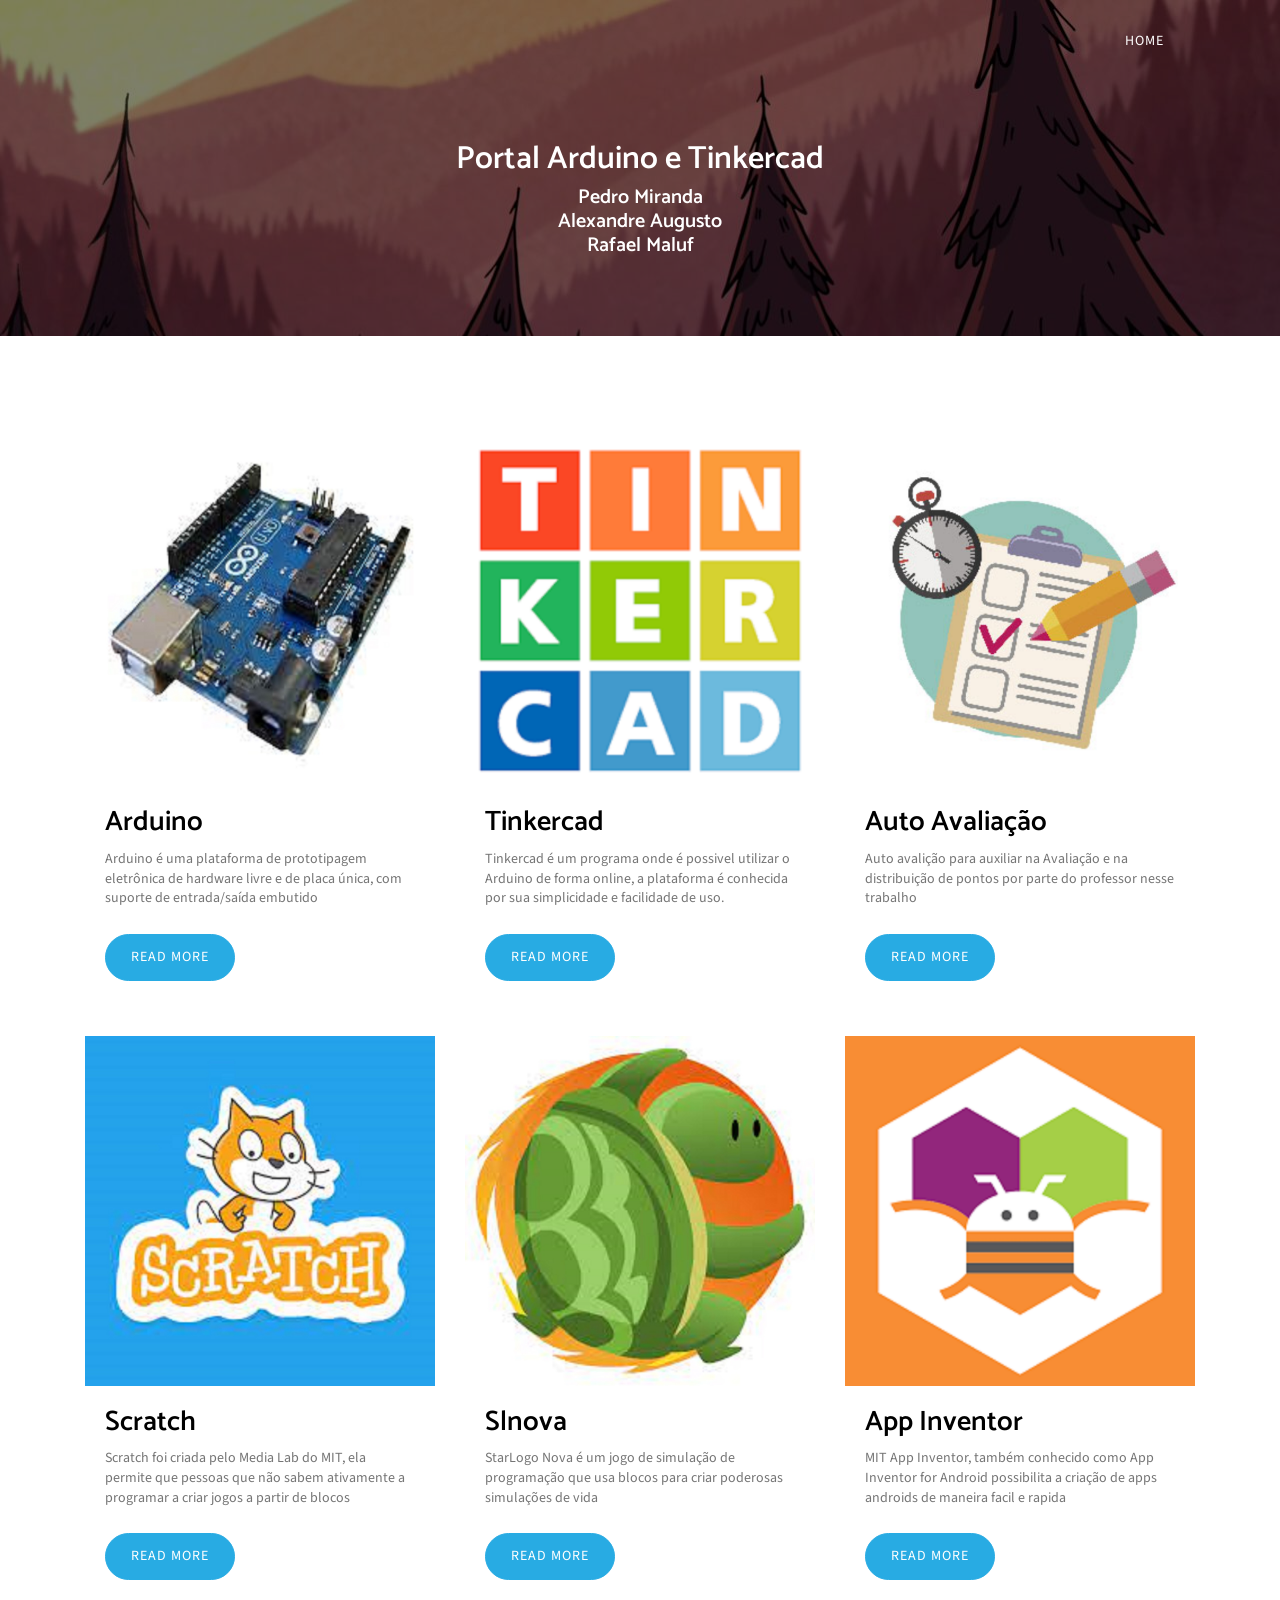
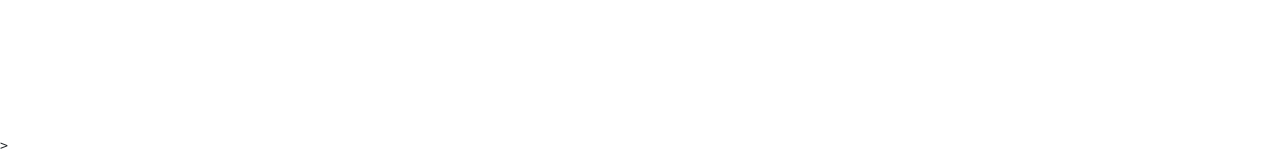
==== index.html @ 81e04d55 "Add files via upload" ====
<!DOCTYPE html>
<html>

<head>
	<meta http-equiv="Content-Type" content="text/html; charset=UTF-8">

	<title>Projeto LIP</title>
	<meta name="viewport" content="width=device-width, initial-scale=1">
	<link rel="shortcut icon" type="image/x-icon" href="images/logo_pequena.png" />
	<link rel="stylesheet" href="plugins/themefisher-font/style.css">
	<link rel="stylesheet" href="plugins/bootstrap/css/bootstrap.min.css">
	<link rel="stylesheet" href="plugins/lightbox2/dist/css/lightbox.min.css">
	<link rel="stylesheet" href="plugins/animate/animate.css">
	<link rel="stylesheet" href="plugins/slick/slick.css">
	<link rel="stylesheet" href="css/style.css">

</head>

<body id="body">
	<div id="preloader">
		<div class='preloader'>
			<span></span>
			<span></span>
			<span></span>
			<span></span>
			<span></span>
			<span></span>
		</div>
	</div>
	<header class="navigation fixed-top">
		<div class="container">
			<nav class="navbar navbar-expand-lg navbar-light">
				<div class="collapse navbar-collapse" id="navigation">
					<ul class="navbar-nav ml-auto text-center">

						<li class="nav-item ">
							<a class="nav-link" href="index.html">Home</a>
						</li>
					</ul>
				</div>
			</nav>

		</div>
	</header>
	<section class="single-page-header">
		<div class="container">
			<div class="row">
				<div class="col-md-12">
					<h2>Portal Arduino e Tinkercad</h2>
					<h5>Pedro Miranda<br>Alexandre Augusto<br>Rafael Maluf</h5>
				</div>
			</div>
		</div>
	</section>

	<section class="posts section">
		<div class="container">
			<div class="row">
				<article class="col-md-4 col-sm-6 col-xs-12 clearfix ">
					<div class="post-item">
						<div class="media-wrapper">
							<img src="images/blog/arduino.jpg" class="img-fluid">
 						</div>

						<div class="content">
							<h3><a href="arduino.html">Arduino</a></h3>
							<p>Arduino é uma plataforma de prototipagem eletrônica de hardware livre e de placa única,
								com suporte de entrada/saída embutido
							</p>
							<a class="btn btn-main" href="arduino.html">Read more</a>
						</div>
					</div>
				</article>

				<article class="col-md-4 col-sm-6 col-xs-12 ">
					<div class="post-item">
						<div class="media-wrapper">
							<img src="images/blog/Tinkercad.png" class="img-fluid">
						</div>

						<div class="content">
							<h3><a href="thinkercad.html">Tinkercad</a></h3>
							<p>Tinkercad é um programa onde é possivel utilizar o Arduino de forma online, a plataforma é conhecida por sua simplicidade e facilidade de uso.</p>
							<a class="btn btn-main" href="tinkercad.html">Read more</a>
						</div>
					</div>
				</article>
				<article class="col-md-4 col-sm-6 col-xs-12 ">
					<div class="post-item">
						<div class="media-wrapper">
							<img src="images/blog/AutoAvaliacoa.png" class="img-fluid">
						</div>

						<div class="content">
							<h3><a href="autoAvaliacao.html">Auto Avaliação</a></h3>
							<p>Auto avalição para auxiliar na Avaliação e na distribuição de pontos por parte do professor nesse trabalho</p>
							<a class="btn btn-main" href="autoAvaliacao.html">Read more</a>
						</div>
					</div>
				</article>

				<article class="col-md-4 col-sm-6 col-xs-12 clearfix ">
					<div class="post-item">
						<div class="media-wrapper">
							<img src="images/blog/scratch.jpg" class="img-fluid">
 						</div>

						<div class="content">
							<h3><a href="scrath.html">Scratch</a></h3>
							<p>Scratch foi criada pelo Media Lab do MIT, ela permite que pessoas que não sabem ativamente a programar a criar jogos a partir de blocos 
							</p>
							<a class="btn btn-main" href="scrath.html">Read more</a>
						</div>
					</div>
				</article>

				<article class="col-md-4 col-sm-6 col-xs-12 clearfix ">
					<div class="post-item">
						<div class="media-wrapper">
							<img src="images/blog/SLnova.jpg" class="img-fluid">
 						</div>

						<div class="content">
							<h3><a href="slNova.html">Slnova</a></h3>
							<p>StarLogo Nova é um jogo de simulação de programação que usa blocos para criar poderosas simulações de vida
							</p>
							<a class="btn btn-main" href="slNova.html">Read more</a>
						</div>
					</div>
				</article>

				<article class="col-md-4 col-sm-6 col-xs-12 clearfix ">
					<div class="post-item">
						<div class="media-wrapper">
							<img src="images/blog/AppInventor.png" class="img-fluid">
 						</div>

						<div class="content">
							<h3><a href="appInventor.html">App Inventor</a></h3>
							<p>MIT App Inventor, também conhecido como App Inventor for Android possibilita a criação de apps androids de maneira facil e rapida
							</p>
							<a class="btn btn-main" href="appInventor.html">Read more</a>
						</div>
					</div>
				</article>

			</div>
		</div>
	</section>
	<script src="plugins/jquery/jquery.min.js"></script>
	<script src="plugins/bootstrap/js/bootstrap.min.js"></script>
	<script src="plugins/parallax/jquery.parallax-1.1.3.js"></script>
	<script src="plugins/lightbox2/dist/js/lightbox.min.js"></script>
	<script src="plugins/slick/slick.min.js"></script>
	<script src="plugins/filterizr/jquery.filterizr.min.js"></script>
	<script src="plugins/smooth-scroll/smooth-scroll.min.js"></script>>
	<script src="js/script.js"></script>

</body>

</html>
---- plugins/themefisher-font/style.css ----
@font-face {
  font-family: 'themefisher-font';
  src:  url('fonts/themefisher-font.eot?ug5hnh');
  src:  url('fonts/themefisher-font.eot?ug5hnh#iefix') format('embedded-opentype'),
    url('fonts/themefisher-font.ttf?ug5hnh') format('truetype'),
    url('fonts/themefisher-font.woff?ug5hnh') format('woff'),
    url('fonts/themefisher-font.svg?ug5hnh#themefisher-font') format('svg');
  font-weight: normal;
  font-style: normal;
}

[class^="tf-"], [class*=" tf-"] {
  /* use !important to prevent issues with browser extensions that change fonts */
  font-family: 'themefisher-font' !important;
  speak: none;
  font-style: normal;
  font-weight: normal;
  font-variant: normal;
  text-transform: none;
  line-height: 1;

  /* Better Font Rendering =========== */
  -webkit-font-smoothing: antialiased;
  -moz-osx-font-smoothing: grayscale;
}

.tf-ion-alert-circled:before {
  content: "\f100";
}
.tf-ion-alert:before {
  content: "\f101";
}
.tf-ion-android-add-circle:before {
  content: "\f359";
}
.tf-ion-android-add:before {
  content: "\f2c7";
}
.tf-ion-android-alarm-clock:before {
  content: "\f35a";
}
.tf-ion-android-alert:before {
  content: "\f35b";
}
.tf-ion-android-apps:before {
  content: "\f35c";
}
.tf-ion-android-archive:before {
  content: "\f2c9";
}
.tf-ion-android-arrow-back:before {
  content: "\f2ca";
}
.tf-ion-android-arrow-down:before {
  content: "\f35d";
}
.tf-ion-android-arrow-dropdown-circle:before {
  content: "\f35e";
}
.tf-ion-android-arrow-dropdown:before {
  content: "\f35f";
}
.tf-ion-android-arrow-dropleft-circle:before {
  content: "\f360";
}
.tf-ion-android-arrow-dropleft:before {
  content: "\f361";
}
.tf-ion-android-arrow-dropright-circle:before {
  content: "\f362";
}
.tf-ion-android-arrow-dropright:before {
  content: "\f363";
}
.tf-ion-android-arrow-dropup-circle:before {
  content: "\f364";
}
.tf-ion-android-arrow-dropup:before {
  content: "\f365";
}
.tf-ion-android-arrow-forward:before {
  content: "\f30f";
}
.tf-ion-android-arrow-up:before {
  content: "\f366";
}
.tf-ion-android-attach:before {
  content: "\f367";
}
.tf-ion-android-bar:before {
  content: "\f368";
}
.tf-ion-android-bicycle:before {
  content: "\f369";
}
.tf-ion-android-boat:before {
  content: "\f36a";
}
.tf-ion-android-bookmark:before {
  content: "\f36b";
}
.tf-ion-android-bulb:before {
  content: "\f36c";
}
.tf-ion-android-bus:before {
  content: "\f36d";
}
.tf-ion-android-calendar:before {
  content: "\f2d1";
}
.tf-ion-android-call:before {
  content: "\f2d2";
}
.tf-ion-android-camera:before {
  content: "\f2d3";
}
.tf-ion-android-cancel:before {
  content: "\f36e";
}
.tf-ion-android-car:before {
  content: "\f36f";
}
.tf-ion-android-cart:before {
  content: "\f370";
}
.tf-ion-android-chat:before {
  content: "\f2d4";
}
.tf-ion-android-checkbox-blank:before {
  content: "\f371";
}
.tf-ion-android-checkbox-outline-blank:before {
  content: "\f372";
}
.tf-ion-android-checkbox-outline:before {
  content: "\f373";
}
.tf-ion-android-checkbox:before {
  content: "\f374";
}
.tf-ion-android-checkmark-circle:before {
  content: "\f375";
}
.tf-ion-android-clipboard:before {
  content: "\f376";
}
.tf-ion-android-close:before {
  content: "\f2d7";
}
.tf-ion-android-cloud-circle:before {
  content: "\f377";
}
.tf-ion-android-cloud-done:before {
  content: "\f378";
}
.tf-ion-android-cloud-outline:before {
  content: "\f379";
}
.tf-ion-android-cloud:before {
  content: "\f37a";
}
.tf-ion-android-color-palette:before {
  content: "\f37b";
}
.tf-ion-android-compass:before {
  content: "\f37c";
}
.tf-ion-android-contact:before {
  content: "\f2d8";
}
.tf-ion-android-contacts:before {
  content: "\f2d9";
}
.tf-ion-android-contract:before {
  content: "\f37d";
}
.tf-ion-android-create:before {
  content: "\f37e";
}
.tf-ion-android-delete:before {
  content: "\f37f";
}
.tf-ion-android-desktop:before {
  content: "\f380";
}
.tf-ion-android-document:before {
  content: "\f381";
}
.tf-ion-android-done-all:before {
  content: "\f382";
}
.tf-ion-android-done:before {
  content: "\f383";
}
.tf-ion-android-download:before {
  content: "\f2dd";
}
.tf-ion-android-drafts:before {
  content: "\f384";
}
.tf-ion-android-exit:before {
  content: "\f385";
}
.tf-ion-android-expand:before {
  content: "\f386";
}
.tf-ion-android-favorite-outline:before {
  content: "\f387";
}
.tf-ion-android-favorite:before {
  content: "\f388";
}
.tf-ion-android-film:before {
  content: "\f389";
}
.tf-ion-android-folder-open:before {
  content: "\f38a";
}
.tf-ion-android-folder:before {
  content: "\f2e0";
}
.tf-ion-android-funnel:before {
  content: "\f38b";
}
.tf-ion-android-globe:before {
  content: "\f38c";
}
.tf-ion-android-hand:before {
  content: "\f2e3";
}
.tf-ion-android-hangout:before {
  content: "\f38d";
}
.tf-ion-android-happy:before {
  content: "\f38e";
}
.tf-ion-android-home:before {
  content: "\f38f";
}
.tf-ion-android-image:before {
  content: "\f2e4";
}
.tf-ion-android-laptop:before {
  content: "\f390";
}
.tf-ion-android-list:before {
  content: "\f391";
}
.tf-ion-android-locate:before {
  content: "\f2e9";
}
.tf-ion-android-lock:before {
  content: "\f392";
}
.tf-ion-android-mail:before {
  content: "\f2eb";
}
.tf-ion-android-map:before {
  content: "\f393";
}
.tf-ion-android-menu:before {
  content: "\f394";
}
.tf-ion-android-microphone-off:before {
  content: "\f395";
}
.tf-ion-android-microphone:before {
  content: "\f2ec";
}
.tf-ion-android-more-horizontal:before {
  content: "\f396";
}
.tf-ion-android-more-vertical:before {
  content: "\f397";
}
.tf-ion-android-navigate:before {
  content: "\f398";
}
.tf-ion-android-notifications-none:before {
  content: "\f399";
}
.tf-ion-android-notifications-off:before {
  content: "\f39a";
}
.tf-ion-android-notifications:before {
  content: "\f39b";
}
.tf-ion-android-open:before {
  content: "\f39c";
}
.tf-ion-android-options:before {
  content: "\f39d";
}
.tf-ion-android-people:before {
  content: "\f39e";
}
.tf-ion-android-person-add:before {
  content: "\f39f";
}
.tf-ion-android-person:before {
  content: "\f3a0";
}
.tf-ion-android-phone-landscape:before {
  content: "\f3a1";
}
.tf-ion-android-phone-portrait:before {
  content: "\f3a2";
}
.tf-ion-android-pin:before {
  content: "\f3a3";
}
.tf-ion-android-plane:before {
  content: "\f3a4";
}
.tf-ion-android-playstore:before {
  content: "\f2f0";
}
.tf-ion-android-print:before {
  content: "\f3a5";
}
.tf-ion-android-radio-button-off:before {
  content: "\f3a6";
}
.tf-ion-android-radio-button-on:before {
  content: "\f3a7";
}
.tf-ion-android-refresh:before {
  content: "\f3a8";
}
.tf-ion-android-remove-circle:before {
  content: "\f3a9";
}
.tf-ion-android-remove:before {
  content: "\f2f4";
}
.tf-ion-android-restaurant:before {
  content: "\f3aa";
}
.tf-ion-android-sad:before {
  content: "\f3ab";
}
.tf-ion-android-search:before {
  content: "\f2f5";
}
.tf-ion-android-send:before {
  content: "\f2f6";
}
.tf-ion-android-settings:before {
  content: "\f2f7";
}
.tf-ion-android-share-alt:before {
  content: "\f3ac";
}
.tf-ion-android-share:before {
  content: "\f2f8";
}
.tf-ion-android-star-half:before {
  content: "\f3ad";
}
.tf-ion-android-star-outline:before {
  content: "\f3ae";
}
.tf-ion-android-star:before {
  content: "\f2fc";
}
.tf-ion-android-stopwatch:before {
  content: "\f2fd";
}
.tf-ion-android-subway:before {
  content: "\f3af";
}
.tf-ion-android-sunny:before {
  content: "\f3b0";
}
.tf-ion-android-sync:before {
  content: "\f3b1";
}
.tf-ion-android-textsms:before {
  content: "\f3b2";
}
.tf-ion-android-time:before {
  content: "\f3b3";
}
.tf-ion-android-train:before {
  content: "\f3b4";
}
.tf-ion-android-unlock:before {
  content: "\f3b5";
}
.tf-ion-android-upload:before {
  content: "\f3b6";
}
.tf-ion-android-volume-down:before {
  content: "\f3b7";
}
.tf-ion-android-volume-mute:before {
  content: "\f3b8";
}
.tf-ion-android-volume-off:before {
  content: "\f3b9";
}
.tf-ion-android-volume-up:before {
  content: "\f3ba";
}
.tf-ion-android-walk:before {
  content: "\f3bb";
}
.tf-ion-android-warning:before {
  content: "\f3bc";
}
.tf-ion-android-watch:before {
  content: "\f3bd";
}
.tf-ion-android-wifi:before {
  content: "\f305";
}
.tf-ion-aperture:before {
  content: "\f313";
}
.tf-ion-archive:before {
  content: "\f102";
}
.tf-ion-arrow-down-a:before {
  content: "\f103";
}
.tf-ion-arrow-down-b:before {
  content: "\f104";
}
.tf-ion-arrow-down-c:before {
  content: "\f105";
}
.tf-ion-arrow-expand:before {
  content: "\f25e";
}
.tf-ion-arrow-graph-down-left:before {
  content: "\f25f";
}
.tf-ion-arrow-graph-down-right:before {
  content: "\f260";
}
.tf-ion-arrow-graph-up-left:before {
  content: "\f261";
}
.tf-ion-arrow-graph-up-right:before {
  content: "\f262";
}
.tf-ion-arrow-left-a:before {
  content: "\f106";
}
.tf-ion-arrow-left-b:before {
  content: "\f107";
}
.tf-ion-arrow-left-c:before {
  content: "\f108";
}
.tf-ion-arrow-move:before {
  content: "\f263";
}
.tf-ion-arrow-resize:before {
  content: "\f264";
}
.tf-ion-arrow-return-left:before {
  content: "\f265";
}
.tf-ion-arrow-return-right:before {
  content: "\f266";
}
.tf-ion-arrow-right-a:before {
  content: "\f109";
}
.tf-ion-arrow-right-b:before {
  content: "\f10a";
}
.tf-ion-arrow-right-c:before {
  content: "\f10b";
}
.tf-ion-arrow-shrink:before {
  content: "\f267";
}
.tf-ion-arrow-swap:before {
  content: "\f268";
}
.tf-ion-arrow-up-a:before {
  content: "\f10c";
}
.tf-ion-arrow-up-b:before {
  content: "\f10d";
}
.tf-ion-arrow-up-c:before {
  content: "\f10e";
}
.tf-ion-asterisk:before {
  content: "\f314";
}
.tf-ion-at:before {
  content: "\f10f";
}
.tf-ion-backspace-outline:before {
  content: "\f3be";
}
.tf-ion-backspace:before {
  content: "\f3bf";
}
.tf-ion-bag:before {
  content: "\f110";
}
.tf-ion-battery-charging:before {
  content: "\f111";
}
.tf-ion-battery-empty:before {
  content: "\f112";
}
.tf-ion-battery-full:before {
  content: "\f113";
}
.tf-ion-battery-half:before {
  content: "\f114";
}
.tf-ion-battery-low:before {
  content: "\f115";
}
.tf-ion-beaker:before {
  content: "\f269";
}
.tf-ion-beer:before {
  content: "\f26a";
}
.tf-ion-bluetooth:before {
  content: "\f116";
}
.tf-ion-bonfire:before {
  content: "\f315";
}
.tf-ion-bookmark:before {
  content: "\f26b";
}
.tf-ion-bowtie:before {
  content: "\f3c0";
}
.tf-ion-briefcase:before {
  content: "\f26c";
}
.tf-ion-bug:before {
  content: "\f2be";
}
.tf-ion-calculator:before {
  content: "\f26d";
}
.tf-ion-calendar:before {
  content: "\f117";
}
.tf-ion-camera:before {
  content: "\f118";
}
.tf-ion-card:before {
  content: "\f119";
}
.tf-ion-cash:before {
  content: "\f316";
}
.tf-ion-chatbox-working:before {
  content: "\f11a";
}
.tf-ion-chatbox:before {
  content: "\f11b";
}
.tf-ion-chatboxes:before {
  content: "\f11c";
}
.tf-ion-chatbubble-working:before {
  content: "\f11d";
}
.tf-ion-chatbubble:before {
  content: "\f11e";
}
.tf-ion-chatbubbles:before {
  content: "\f11f";
}
.tf-ion-checkmark-circled:before {
  content: "\f120";
}
.tf-ion-checkmark-round:before {
  content: "\f121";
}
.tf-ion-checkmark:before {
  content: "\f122";
}
.tf-ion-chevron-down:before {
  content: "\f123";
}
.tf-ion-chevron-left:before {
  content: "\f124";
}
.tf-ion-chevron-right:before {
  content: "\f125";
}
.tf-ion-chevron-up:before {
  content: "\f126";
}
.tf-ion-clipboard:before {
  content: "\f127";
}
.tf-ion-clock:before {
  content: "\f26e";
}
.tf-ion-close-circled:before {
  content: "\f128";
}
.tf-ion-close-round:before {
  content: "\f129";
}
.tf-ion-close:before {
  content: "\f12a";
}
.tf-ion-closed-captioning:before {
  content: "\f317";
}
.tf-ion-cloud:before {
  content: "\f12b";
}
.tf-ion-code-download:before {
  content: "\f26f";
}
.tf-ion-code-working:before {
  content: "\f270";
}
.tf-ion-code:before {
  content: "\f271";
}
.tf-ion-coffee:before {
  content: "\f272";
}
.tf-ion-compass:before {
  content: "\f273";
}
.tf-ion-compose:before {
  content: "\f12c";
}
.tf-ion-connection-bars:before {
  content: "\f274";
}
.tf-ion-contrast:before {
  content: "\f275";
}
.tf-ion-crop:before {
  content: "\f3c1";
}
.tf-ion-cube:before {
  content: "\f318";
}
.tf-ion-disc:before {
  content: "\f12d";
}
.tf-ion-document-text:before {
  content: "\f12e";
}
.tf-ion-document:before {
  content: "\f12f";
}
.tf-ion-drag:before {
  content: "\f130";
}
.tf-ion-earth:before {
  content: "\f276";
}
.tf-ion-easel:before {
  content: "\f3c2";
}
.tf-ion-edit:before {
  content: "\f2bf";
}
.tf-ion-egg:before {
  content: "\f277";
}
.tf-ion-eject:before {
  content: "\f131";
}
.tf-ion-email-unread:before {
  content: "\f3c3";
}
.tf-ion-email:before {
  content: "\f132";
}
.tf-ion-erlenmeyer-flask-bubbles:before {
  content: "\f3c4";
}
.tf-ion-erlenmeyer-flask:before {
  content: "\f3c5";
}
.tf-ion-eye-disabled:before {
  content: "\f306";
}
.tf-ion-eye:before {
  content: "\f133";
}
.tf-ion-female:before {
  content: "\f278";
}
.tf-ion-filing:before {
  content: "\f134";
}
.tf-ion-film-marker:before {
  content: "\f135";
}
.tf-ion-fireball:before {
  content: "\f319";
}
.tf-ion-flag:before {
  content: "\f279";
}
.tf-ion-flame:before {
  content: "\f31a";
}
.tf-ion-flash-off:before {
  content: "\f136";
}
.tf-ion-flash:before {
  content: "\f137";
}
.tf-ion-folder:before {
  content: "\f139";
}
.tf-ion-fork-repo:before {
  content: "\f2c0";
}
.tf-ion-fork:before {
  content: "\f27a";
}
.tf-ion-forward:before {
  content: "\f13a";
}
.tf-ion-funnel:before {
  content: "\f31b";
}
.tf-ion-gear-a:before {
  content: "\f13d";
}
.tf-ion-gear-b:before {
  content: "\f13e";
}
.tf-ion-grid:before {
  content: "\f13f";
}
.tf-ion-hammer:before {
  content: "\f27b";
}
.tf-ion-happy-outline:before {
  content: "\f3c6";
}
.tf-ion-happy:before {
  content: "\f31c";
}
.tf-ion-headphone:before {
  content: "\f140";
}
.tf-ion-heart-broken:before {
  content: "\f31d";
}
.tf-ion-heart:before {
  content: "\f141";
}
.tf-ion-help-buoy:before {
  content: "\f27c";
}
.tf-ion-help-circled:before {
  content: "\f142";
}
.tf-ion-help:before {
  content: "\f143";
}
.tf-ion-home:before {
  content: "\f144";
}
.tf-ion-icecream:before {
  content: "\f27d";
}
.tf-ion-image:before {
  content: "\f147";
}
.tf-ion-images:before {
  content: "\f148";
}
.tf-ion-information-circled:before {
  content: "\f149";
}
.tf-ion-information:before {
  content: "\f14a";
}
.tf-ion-ionic:before {
  content: "\f14b";
}
.tf-ion-ios-alarm-outline:before {
  content: "\f3c7";
}
.tf-ion-ios-alarm:before {
  content: "\f3c8";
}
.tf-ion-ios-albums-outline:before {
  content: "\f3c9";
}
.tf-ion-ios-albums:before {
  content: "\f3ca";
}
.tf-ion-ios-americanfootball-outline:before {
  content: "\f3cb";
}
.tf-ion-ios-americanfootball:before {
  content: "\f3cc";
}
.tf-ion-ios-analytics-outline:before {
  content: "\f3cd";
}
.tf-ion-ios-analytics:before {
  content: "\f3ce";
}
.tf-ion-ios-arrow-back:before {
  content: "\f3cf";
}
.tf-ion-ios-arrow-down:before {
  content: "\f3d0";
}
.tf-ion-ios-arrow-forward:before {
  content: "\f3d1";
}
.tf-ion-ios-arrow-left:before {
  content: "\f3d2";
}
.tf-ion-ios-arrow-right:before {
  content: "\f3d3";
}
.tf-ion-ios-arrow-thin-down:before {
  content: "\f3d4";
}
.tf-ion-ios-arrow-thin-left:before {
  content: "\f3d5";
}
.tf-ion-ios-arrow-thin-right:before {
  content: "\f3d6";
}
.tf-ion-ios-arrow-thin-up:before {
  content: "\f3d7";
}
.tf-ion-ios-arrow-up:before {
  content: "\f3d8";
}
.tf-ion-ios-at-outline:before {
  content: "\f3d9";
}
.tf-ion-ios-at:before {
  content: "\f3da";
}
.tf-ion-ios-barcode-outline:before {
  content: "\f3db";
}
.tf-ion-ios-barcode:before {
  content: "\f3dc";
}
.tf-ion-ios-baseball-outline:before {
  content: "\f3dd";
}
.tf-ion-ios-baseball:before {
  content: "\f3de";
}
.tf-ion-ios-basketball-outline:before {
  content: "\f3df";
}
.tf-ion-ios-basketball:before {
  content: "\f3e0";
}
.tf-ion-ios-bell-outline:before {
  content: "\f3e1";
}
.tf-ion-ios-bell:before {
  content: "\f3e2";
}
.tf-ion-ios-body-outline:before {
  content: "\f3e3";
}
.tf-ion-ios-body:before {
  content: "\f3e4";
}
.tf-ion-ios-bolt-outline:before {
  content: "\f3e5";
}
.tf-ion-ios-bolt:before {
  content: "\f3e6";
}
.tf-ion-ios-book-outline:before {
  content: "\f3e7";
}
.tf-ion-ios-book:before {
  content: "\f3e8";
}
.tf-ion-ios-bookmarks-outline:before {
  content: "\f3e9";
}
.tf-ion-ios-bookmarks:before {
  content: "\f3ea";
}
.tf-ion-ios-box-outline:before {
  content: "\f3eb";
}
.tf-ion-ios-box:before {
  content: "\f3ec";
}
.tf-ion-ios-briefcase-outline:before {
  content: "\f3ed";
}
.tf-ion-ios-briefcase:before {
  content: "\f3ee";
}
.tf-ion-ios-browsers-outline:before {
  content: "\f3ef";
}
.tf-ion-ios-browsers:before {
  content: "\f3f0";
}
.tf-ion-ios-calculator-outline:before {
  content: "\f3f1";
}
.tf-ion-ios-calculator:before {
  content: "\f3f2";
}
.tf-ion-ios-calendar-outline:before {
  content: "\f3f3";
}
.tf-ion-ios-calendar:before {
  content: "\f3f4";
}
.tf-ion-ios-camera-outline:before {
  content: "\f3f5";
}
.tf-ion-ios-camera:before {
  content: "\f3f6";
}
.tf-ion-ios-cart-outline:before {
  content: "\f3f7";
}
.tf-ion-ios-cart:before {
  content: "\f3f8";
}
.tf-ion-ios-chatboxes-outline:before {
  content: "\f3f9";
}
.tf-ion-ios-chatboxes:before {
  content: "\f3fa";
}
.tf-ion-ios-chatbubble-outline:before {
  content: "\f3fb";
}
.tf-ion-ios-chatbubble:before {
  content: "\f3fc";
}
.tf-ion-ios-checkmark-empty:before {
  content: "\f3fd";
}
.tf-ion-ios-checkmark-outline:before {
  content: "\f3fe";
}
.tf-ion-ios-checkmark:before {
  content: "\f3ff";
}
.tf-ion-ios-circle-filled:before {
  content: "\f400";
}
.tf-ion-ios-circle-outline:before {
  content: "\f401";
}
.tf-ion-ios-clock-outline:before {
  content: "\f402";
}
.tf-ion-ios-clock:before {
  content: "\f403";
}
.tf-ion-ios-close-empty:before {
  content: "\f404";
}
.tf-ion-ios-close-outline:before {
  content: "\f405";
}
.tf-ion-ios-close:before {
  content: "\f406";
}
.tf-ion-ios-cloud-download-outline:before {
  content: "\f407";
}
.tf-ion-ios-cloud-download:before {
  content: "\f408";
}
.tf-ion-ios-cloud-outline:before {
  content: "\f409";
}
.tf-ion-ios-cloud-upload-outline:before {
  content: "\f40a";
}
.tf-ion-ios-cloud-upload:before {
  content: "\f40b";
}
.tf-ion-ios-cloud:before {
  content: "\f40c";
}
.tf-ion-ios-cloudy-night-outline:before {
  content: "\f40d";
}
.tf-ion-ios-cloudy-night:before {
  content: "\f40e";
}
.tf-ion-ios-cloudy-outline:before {
  content: "\f40f";
}
.tf-ion-ios-cloudy:before {
  content: "\f410";
}
.tf-ion-ios-cog-outline:before {
  content: "\f411";
}
.tf-ion-ios-cog:before {
  content: "\f412";
}
.tf-ion-ios-color-filter-outline:before {
  content: "\f413";
}
.tf-ion-ios-color-filter:before {
  content: "\f414";
}
.tf-ion-ios-color-wand-outline:before {
  content: "\f415";
}
.tf-ion-ios-color-wand:before {
  content: "\f416";
}
.tf-ion-ios-compose-outline:before {
  content: "\f417";
}
.tf-ion-ios-compose:before {
  content: "\f418";
}
.tf-ion-ios-contact-outline:before {
  content: "\f419";
}
.tf-ion-ios-contact:before {
  content: "\f41a";
}
.tf-ion-ios-copy-outline:before {
  content: "\f41b";
}
.tf-ion-ios-copy:before {
  content: "\f41c";
}
.tf-ion-ios-crop-strong:before {
  content: "\f41d";
}
.tf-ion-ios-crop:before {
  content: "\f41e";
}
.tf-ion-ios-download-outline:before {
  content: "\f41f";
}
.tf-ion-ios-download:before {
  content: "\f420";
}
.tf-ion-ios-drag:before {
  content: "\f421";
}
.tf-ion-ios-email-outline:before {
  content: "\f422";
}
.tf-ion-ios-email:before {
  content: "\f423";
}
.tf-ion-ios-eye-outline:before {
  content: "\f424";
}
.tf-ion-ios-eye:before {
  content: "\f425";
}
.tf-ion-ios-fastforward-outline:before {
  content: "\f426";
}
.tf-ion-ios-fastforward:before {
  content: "\f427";
}
.tf-ion-ios-filing-outline:before {
  content: "\f428";
}
.tf-ion-ios-filing:before {
  content: "\f429";
}
.tf-ion-ios-film-outline:before {
  content: "\f42a";
}
.tf-ion-ios-film:before {
  content: "\f42b";
}
.tf-ion-ios-flag-outline:before {
  content: "\f42c";
}
.tf-ion-ios-flag:before {
  content: "\f42d";
}
.tf-ion-ios-flame-outline:before {
  content: "\f42e";
}
.tf-ion-ios-flame:before {
  content: "\f42f";
}
.tf-ion-ios-flask-outline:before {
  content: "\f430";
}
.tf-ion-ios-flask:before {
  content: "\f431";
}
.tf-ion-ios-flower-outline:before {
  content: "\f432";
}
.tf-ion-ios-flower:before {
  content: "\f433";
}
.tf-ion-ios-folder-outline:before {
  content: "\f434";
}
.tf-ion-ios-folder:before {
  content: "\f435";
}
.tf-ion-ios-football-outline:before {
  content: "\f436";
}
.tf-ion-ios-football:before {
  content: "\f437";
}
.tf-ion-ios-game-controller-a-outline:before {
  content: "\f438";
}
.tf-ion-ios-game-controller-a:before {
  content: "\f439";
}
.tf-ion-ios-game-controller-b-outline:before {
  content: "\f43a";
}
.tf-ion-ios-game-controller-b:before {
  content: "\f43b";
}
.tf-ion-ios-gear-outline:before {
  content: "\f43c";
}
.tf-ion-ios-gear:before {
  content: "\f43d";
}
.tf-ion-ios-glasses-outline:before {
  content: "\f43e";
}
.tf-ion-ios-glasses:before {
  content: "\f43f";
}
.tf-ion-ios-grid-view-outline:before {
  content: "\f440";
}
.tf-ion-ios-grid-view:before {
  content: "\f441";
}
.tf-ion-ios-heart-outline:before {
  content: "\f442";
}
.tf-ion-ios-heart:before {
  content: "\f443";
}
.tf-ion-ios-help-empty:before {
  content: "\f444";
}
.tf-ion-ios-help-outline:before {
  content: "\f445";
}
.tf-ion-ios-help:before {
  content: "\f446";
}
.tf-ion-ios-home-outline:before {
  content: "\f447";
}
.tf-ion-ios-home:before {
  content: "\f448";
}
.tf-ion-ios-infinite-outline:before {
  content: "\f449";
}
.tf-ion-ios-infinite:before {
  content: "\f44a";
}
.tf-ion-ios-information-empty:before {
  content: "\f44b";
}
.tf-ion-ios-information-outline:before {
  content: "\f44c";
}
.tf-ion-ios-information:before {
  content: "\f44d";
}
.tf-ion-ios-ionic-outline:before {
  content: "\f44e";
}
.tf-ion-ios-keypad-outline:before {
  content: "\f44f";
}
.tf-ion-ios-keypad:before {
  content: "\f450";
}
.tf-ion-ios-lightbulb-outline:before {
  content: "\f451";
}
.tf-ion-ios-lightbulb:before {
  content: "\f452";
}
.tf-ion-ios-list-outline:before {
  content: "\f453";
}
.tf-ion-ios-list:before {
  content: "\f454";
}
.tf-ion-ios-location-outline:before {
  content: "\f455";
}
.tf-ion-ios-location:before {
  content: "\f456";
}
.tf-ion-ios-locked-outline:before {
  content: "\f457";
}
.tf-ion-ios-locked:before {
  content: "\f458";
}
.tf-ion-ios-loop-strong:before {
  content: "\f459";
}
.tf-ion-ios-loop:before {
  content: "\f45a";
}
.tf-ion-ios-medical-outline:before {
  content: "\f45b";
}
.tf-ion-ios-medical:before {
  content: "\f45c";
}
.tf-ion-ios-medkit-outline:before {
  content: "\f45d";
}
.tf-ion-ios-medkit:before {
  content: "\f45e";
}
.tf-ion-ios-mic-off:before {
  content: "\f45f";
}
.tf-ion-ios-mic-outline:before {
  content: "\f460";
}
.tf-ion-ios-mic:before {
  content: "\f461";
}
.tf-ion-ios-minus-empty:before {
  content: "\f462";
}
.tf-ion-ios-minus-outline:before {
  content: "\f463";
}
.tf-ion-ios-minus:before {
  content: "\f464";
}
.tf-ion-ios-monitor-outline:before {
  content: "\f465";
}
.tf-ion-ios-monitor:before {
  content: "\f466";
}
.tf-ion-ios-moon-outline:before {
  content: "\f467";
}
.tf-ion-ios-moon:before {
  content: "\f468";
}
.tf-ion-ios-more-outline:before {
  content: "\f469";
}
.tf-ion-ios-more:before {
  content: "\f46a";
}
.tf-ion-ios-musical-note:before {
  content: "\f46b";
}
.tf-ion-ios-musical-notes:before {
  content: "\f46c";
}
.tf-ion-ios-navigate-outline:before {
  content: "\f46d";
}
.tf-ion-ios-navigate:before {
  content: "\f46e";
}
.tf-ion-ios-nutrition-outline:before {
  content: "\f46f";
}
.tf-ion-ios-nutrition:before {
  content: "\f470";
}
.tf-ion-ios-paper-outline:before {
  content: "\f471";
}
.tf-ion-ios-paper:before {
  content: "\f472";
}
.tf-ion-ios-paperplane-outline:before {
  content: "\f473";
}
.tf-ion-ios-paperplane:before {
  content: "\f474";
}
.tf-ion-ios-partlysunny-outline:before {
  content: "\f475";
}
.tf-ion-ios-partlysunny:before {
  content: "\f476";
}
.tf-ion-ios-pause-outline:before {
  content: "\f477";
}
.tf-ion-ios-pause:before {
  content: "\f478";
}
.tf-ion-ios-paw-outline:before {
  content: "\f479";
}
.tf-ion-ios-paw:before {
  content: "\f47a";
}
.tf-ion-ios-people-outline:before {
  content: "\f47b";
}
.tf-ion-ios-people:before {
  content: "\f47c";
}
.tf-ion-ios-person-outline:before {
  content: "\f47d";
}
.tf-ion-ios-person:before {
  content: "\f47e";
}
.tf-ion-ios-personadd-outline:before {
  content: "\f47f";
}
.tf-ion-ios-personadd:before {
  content: "\f480";
}
.tf-ion-ios-photos-outline:before {
  content: "\f481";
}
.tf-ion-ios-photos:before {
  content: "\f482";
}
.tf-ion-ios-pie-outline:before {
  content: "\f483";
}
.tf-ion-ios-pie:before {
  content: "\f484";
}
.tf-ion-ios-pint-outline:before {
  content: "\f485";
}
.tf-ion-ios-pint:before {
  content: "\f486";
}
.tf-ion-ios-play-outline:before {
  content: "\f487";
}
.tf-ion-ios-play:before {
  content: "\f488";
}
.tf-ion-ios-plus-empty:before {
  content: "\f489";
}
.tf-ion-ios-plus-outline:before {
  content: "\f48a";
}
.tf-ion-ios-plus:before {
  content: "\f48b";
}
.tf-ion-ios-pricetag-outline:before {
  content: "\f48c";
}
.tf-ion-ios-pricetag:before {
  content: "\f48d";
}
.tf-ion-ios-pricetags-outline:before {
  content: "\f48e";
}
.tf-ion-ios-pricetags:before {
  content: "\f48f";
}
.tf-ion-ios-printer-outline:before {
  content: "\f490";
}
.tf-ion-ios-printer:before {
  content: "\f491";
}
.tf-ion-ios-pulse-strong:before {
  content: "\f492";
}
.tf-ion-ios-pulse:before {
  content: "\f493";
}
.tf-ion-ios-rainy-outline:before {
  content: "\f494";
}
.tf-ion-ios-rainy:before {
  content: "\f495";
}
.tf-ion-ios-recording-outline:before {
  content: "\f496";
}
.tf-ion-ios-recording:before {
  content: "\f497";
}
.tf-ion-ios-redo-outline:before {
  content: "\f498";
}
.tf-ion-ios-redo:before {
  content: "\f499";
}
.tf-ion-ios-refresh-empty:before {
  content: "\f49a";
}
.tf-ion-ios-refresh-outline:before {
  content: "\f49b";
}
.tf-ion-ios-refresh:before {
  content: "\f49c";
}
.tf-ion-ios-reload:before {
  content: "\f49d";
}
.tf-ion-ios-reverse-camera-outline:before {
  content: "\f49e";
}
.tf-ion-ios-reverse-camera:before {
  content: "\f49f";
}
.tf-ion-ios-rewind-outline:before {
  content: "\f4a0";
}
.tf-ion-ios-rewind:before {
  content: "\f4a1";
}
.tf-ion-ios-rose-outline:before {
  content: "\f4a2";
}
.tf-ion-ios-rose:before {
  content: "\f4a3";
}
.tf-ion-ios-search-strong:before {
  content: "\f4a4";
}
.tf-ion-ios-search:before {
  content: "\f4a5";
}
.tf-ion-ios-settings-strong:before {
  content: "\f4a6";
}
.tf-ion-ios-settings:before {
  content: "\f4a7";
}
.tf-ion-ios-shuffle-strong:before {
  content: "\f4a8";
}
.tf-ion-ios-shuffle:before {
  content: "\f4a9";
}
.tf-ion-ios-skipbackward-outline:before {
  content: "\f4aa";
}
.tf-ion-ios-skipbackward:before {
  content: "\f4ab";
}
.tf-ion-ios-skipforward-outline:before {
  content: "\f4ac";
}
.tf-ion-ios-skipforward:before {
  content: "\f4ad";
}
.tf-ion-ios-snowy:before {
  content: "\f4ae";
}
.tf-ion-ios-speedometer-outline:before {
  content: "\f4af";
}
.tf-ion-ios-speedometer:before {
  content: "\f4b0";
}
.tf-ion-ios-star-half:before {
  content: "\f4b1";
}
.tf-ion-ios-star-outline:before {
  content: "\f4b2";
}
.tf-ion-ios-star:before {
  content: "\f4b3";
}
.tf-ion-ios-stopwatch-outline:before {
  content: "\f4b4";
}
.tf-ion-ios-stopwatch:before {
  content: "\f4b5";
}
.tf-ion-ios-sunny-outline:before {
  content: "\f4b6";
}
.tf-ion-ios-sunny:before {
  content: "\f4b7";
}
.tf-ion-ios-telephone-outline:before {
  content: "\f4b8";
}
.tf-ion-ios-telephone:before {
  content: "\f4b9";
}
.tf-ion-ios-tennisball-outline:before {
  content: "\f4ba";
}
.tf-ion-ios-tennisball:before {
  content: "\f4bb";
}
.tf-ion-ios-thunderstorm-outline:before {
  content: "\f4bc";
}
.tf-ion-ios-thunderstorm:before {
  content: "\f4bd";
}
.tf-ion-ios-time-outline:before {
  content: "\f4be";
}
.tf-ion-ios-time:before {
  content: "\f4bf";
}
.tf-ion-ios-timer-outline:before {
  content: "\f4c0";
}
.tf-ion-ios-timer:before {
  content: "\f4c1";
}
.tf-ion-ios-toggle-outline:before {
  content: "\f4c2";
}
.tf-ion-ios-toggle:before {
  content: "\f4c3";
}
.tf-ion-ios-trash-outline:before {
  content: "\f4c4";
}
.tf-ion-ios-trash:before {
  content: "\f4c5";
}
.tf-ion-ios-undo-outline:before {
  content: "\f4c6";
}
.tf-ion-ios-undo:before {
  content: "\f4c7";
}
.tf-ion-ios-unlocked-outline:before {
  content: "\f4c8";
}
.tf-ion-ios-unlocked:before {
  content: "\f4c9";
}
.tf-ion-ios-upload-outline:before {
  content: "\f4ca";
}
.tf-ion-ios-upload:before {
  content: "\f4cb";
}
.tf-ion-ios-videocam-outline:before {
  content: "\f4cc";
}
.tf-ion-ios-videocam:before {
  content: "\f4cd";
}
.tf-ion-ios-volume-high:before {
  content: "\f4ce";
}
.tf-ion-ios-volume-low:before {
  content: "\f4cf";
}
.tf-ion-ios-wineglass-outline:before {
  content: "\f4d0";
}
.tf-ion-ios-wineglass:before {
  content: "\f4d1";
}
.tf-ion-ios-world-outline:before {
  content: "\f4d2";
}
.tf-ion-ios-world:before {
  content: "\f4d3";
}
.tf-ion-ipad:before {
  content: "\f1f9";
}
.tf-ion-iphone:before {
  content: "\f1fa";
}
.tf-ion-ipod:before {
  content: "\f1fb";
}
.tf-ion-jet:before {
  content: "\f295";
}
.tf-ion-key:before {
  content: "\f296";
}
.tf-ion-knife:before {
  content: "\f297";
}
.tf-ion-laptop:before {
  content: "\f1fc";
}
.tf-ion-leaf:before {
  content: "\f1fd";
}
.tf-ion-levels:before {
  content: "\f298";
}
.tf-ion-lightbulb:before {
  content: "\f299";
}
.tf-ion-link:before {
  content: "\f1fe";
}
.tf-ion-load-a:before {
  content: "\f29a";
}
.tf-ion-load-b:before {
  content: "\f29b";
}
.tf-ion-load-c:before {
  content: "\f29c";
}
.tf-ion-load-d:before {
  content: "\f29d";
}
.tf-ion-location:before {
  content: "\f1ff";
}
.tf-ion-lock-combination:before {
  content: "\f4d4";
}
.tf-ion-locked:before {
  content: "\f200";
}
.tf-ion-log-in:before {
  content: "\f29e";
}
.tf-ion-log-out:before {
  content: "\f29f";
}
.tf-ion-loop:before {
  content: "\f201";
}
.tf-ion-magnet:before {
  content: "\f2a0";
}
.tf-ion-male:before {
  content: "\f2a1";
}
.tf-ion-man:before {
  content: "\f202";
}
.tf-ion-map:before {
  content: "\f203";
}
.tf-ion-medkit:before {
  content: "\f2a2";
}
.tf-ion-merge:before {
  content: "\f33f";
}
.tf-ion-mic-a:before {
  content: "\f204";
}
.tf-ion-mic-b:before {
  content: "\f205";
}
.tf-ion-mic-c:before {
  content: "\f206";
}
.tf-ion-minus-circled:before {
  content: "\f207";
}
.tf-ion-minus-round:before {
  content: "\f208";
}
.tf-ion-minus:before {
  content: "\f209";
}
.tf-ion-model-s:before {
  content: "\f2c1";
}
.tf-ion-monitor:before {
  content: "\f20a";
}
.tf-ion-more:before {
  content: "\f20b";
}
.tf-ion-mouse:before {
  content: "\f340";
}
.tf-ion-music-note:before {
  content: "\f20c";
}
.tf-ion-navicon-round:before {
  content: "\f20d";
}
.tf-ion-navicon:before {
  content: "\f20e";
}
.tf-ion-navigate:before {
  content: "\f2a3";
}
.tf-ion-network:before {
  content: "\f341";
}
.tf-ion-no-smoking:before {
  content: "\f2c2";
}
.tf-ion-nuclear:before {
  content: "\f2a4";
}
.tf-ion-outlet:before {
  content: "\f342";
}
.tf-ion-paintbrush:before {
  content: "\f4d5";
}
.tf-ion-paintbucket:before {
  content: "\f4d6";
}
.tf-ion-paper-airplane:before {
  content: "\f2c3";
}
.tf-ion-paperclip:before {
  content: "\f20f";
}
.tf-ion-pause:before {
  content: "\f210";
}
.tf-ion-person-add:before {
  content: "\f211";
}
.tf-ion-person-stalker:before {
  content: "\f212";
}
.tf-ion-person:before {
  content: "\f213";
}
.tf-ion-pie-graph:before {
  content: "\f2a5";
}
.tf-ion-pin:before {
  content: "\f2a6";
}
.tf-ion-pinpoint:before {
  content: "\f2a7";
}
.tf-ion-pizza:before {
  content: "\f2a8";
}
.tf-ion-plane:before {
  content: "\f214";
}
.tf-ion-planet:before {
  content: "\f343";
}
.tf-ion-play:before {
  content: "\f215";
}
.tf-ion-playstation:before {
  content: "\f30a";
}
.tf-ion-plus-circled:before {
  content: "\f216";
}
.tf-ion-plus-round:before {
  content: "\f217";
}
.tf-ion-plus:before {
  content: "\f218";
}
.tf-ion-podium:before {
  content: "\f344";
}
.tf-ion-pound:before {
  content: "\f219";
}
.tf-ion-power:before {
  content: "\f2a9";
}
.tf-ion-pricetag:before {
  content: "\f2aa";
}
.tf-ion-pricetags:before {
  content: "\f2ab";
}
.tf-ion-printer:before {
  content: "\f21a";
}
.tf-ion-pull-request:before {
  content: "\f345";
}
.tf-ion-qr-scanner:before {
  content: "\f346";
}
.tf-ion-quote:before {
  content: "\f347";
}
.tf-ion-radio-waves:before {
  content: "\f2ac";
}
.tf-ion-record:before {
  content: "\f21b";
}
.tf-ion-refresh:before {
  content: "\f21c";
}
.tf-ion-reply-all:before {
  content: "\f21d";
}
.tf-ion-reply:before {
  content: "\f21e";
}
.tf-ion-ribbon-a:before {
  content: "\f348";
}
.tf-ion-ribbon-b:before {
  content: "\f349";
}
.tf-ion-sad-outline:before {
  content: "\f4d7";
}
.tf-ion-sad:before {
  content: "\f34a";
}
.tf-ion-scissors:before {
  content: "\f34b";
}
.tf-ion-search:before {
  content: "\f21f";
}
.tf-ion-settings:before {
  content: "\f2ad";
}
.tf-ion-share:before {
  content: "\f220";
}
.tf-ion-shuffle:before {
  content: "\f221";
}
.tf-ion-skip-backward:before {
  content: "\f222";
}
.tf-ion-skip-forward:before {
  content: "\f223";
}
.tf-ion-social-android-outline:before {
  content: "\f224";
}
.tf-ion-social-android:before {
  content: "\f225";
}
.tf-ion-social-angular-outline:before {
  content: "\f4d8";
}
.tf-ion-social-angular:before {
  content: "\f4d9";
}
.tf-ion-social-apple-outline:before {
  content: "\f226";
}
.tf-ion-social-apple:before {
  content: "\f227";
}
.tf-ion-social-bitcoin-outline:before {
  content: "\f2ae";
}
.tf-ion-social-bitcoin:before {
  content: "\f2af";
}
.tf-ion-social-buffer-outline:before {
  content: "\f228";
}
.tf-ion-social-buffer:before {
  content: "\f229";
}
.tf-ion-social-chrome-outline:before {
  content: "\f4da";
}
.tf-ion-social-chrome:before {
  content: "\f4db";
}
.tf-ion-social-codepen-outline:before {
  content: "\f4dc";
}
.tf-ion-social-codepen:before {
  content: "\f4dd";
}
.tf-ion-social-css3-outline:before {
  content: "\f4de";
}
.tf-ion-social-css3:before {
  content: "\f4df";
}
.tf-ion-social-designernews-outline:before {
  content: "\f22a";
}
.tf-ion-social-designernews:before {
  content: "\f22b";
}
.tf-ion-social-dribbble-outline:before {
  content: "\f22c";
}
.tf-ion-social-dribbble:before {
  content: "\f22d";
}
.tf-ion-social-dropbox-outline:before {
  content: "\f22e";
}
.tf-ion-social-dropbox:before {
  content: "\f22f";
}
.tf-ion-social-euro-outline:before {
  content: "\f4e0";
}
.tf-ion-social-euro:before {
  content: "\f4e1";
}
.tf-ion-social-facebook-outline:before {
  content: "\f230";
}
.tf-ion-social-facebook:before {
  content: "\f231";
}
.tf-ion-social-foursquare-outline:before {
  content: "\f34c";
}
.tf-ion-social-foursquare:before {
  content: "\f34d";
}
.tf-ion-social-freebsd-devil:before {
  content: "\f2c4";
}
.tf-ion-social-github-outline:before {
  content: "\f232";
}
.tf-ion-social-github:before {
  content: "\f233";
}
.tf-ion-social-google-outline:before {
  content: "\f34e";
}
.tf-ion-social-google:before {
  content: "\f34f";
}
.tf-ion-social-googleplus-outline:before {
  content: "\f234";
}
.tf-ion-social-googleplus:before {
  content: "\f235";
}
.tf-ion-social-hackernews-outline:before {
  content: "\f236";
}
.tf-ion-social-hackernews:before {
  content: "\f237";
}
.tf-ion-social-html5-outline:before {
  content: "\f4e2";
}
.tf-ion-social-html5:before {
  content: "\f4e3";
}
.tf-ion-social-instagram-outline:before {
  content: "\f350";
}
.tf-ion-social-instagram:before {
  content: "\f351";
}
.tf-ion-social-javascript-outline:before {
  content: "\f4e4";
}
.tf-ion-social-javascript:before {
  content: "\f4e5";
}
.tf-ion-social-linkedin-outline:before {
  content: "\f238";
}
.tf-ion-social-linkedin:before {
  content: "\f239";
}
.tf-ion-social-markdown:before {
  content: "\f4e6";
}
.tf-ion-social-nodejs:before {
  content: "\f4e7";
}
.tf-ion-social-octocat:before {
  content: "\f4e8";
}
.tf-ion-social-pinterest-outline:before {
  content: "\f2b0";
}
.tf-ion-social-pinterest:before {
  content: "\f2b1";
}
.tf-ion-social-python:before {
  content: "\f4e9";
}
.tf-ion-social-reddit-outline:before {
  content: "\f23a";
}
.tf-ion-social-reddit:before {
  content: "\f23b";
}
.tf-ion-social-rss-outline:before {
  content: "\f23c";
}
.tf-ion-social-rss:before {
  content: "\f23d";
}
.tf-ion-social-sass:before {
  content: "\f4ea";
}
.tf-ion-social-skype-outline:before {
  content: "\f23e";
}
.tf-ion-social-skype:before {
  content: "\f23f";
}
.tf-ion-social-snapchat-outline:before {
  content: "\f4eb";
}
.tf-ion-social-snapchat:before {
  content: "\f4ec";
}
.tf-ion-social-tumblr-outline:before {
  content: "\f240";
}
.tf-ion-social-tumblr:before {
  content: "\f241";
}
.tf-ion-social-tux:before {
  content: "\f2c5";
}
.tf-ion-social-twitch-outline:before {
  content: "\f4ed";
}
.tf-ion-social-twitch:before {
  content: "\f4ee";
}
.tf-ion-social-twitter-outline:before {
  content: "\f242";
}
.tf-ion-social-twitter:before {
  content: "\f243";
}
.tf-ion-social-usd-outline:before {
  content: "\f352";
}
.tf-ion-social-usd:before {
  content: "\f353";
}
.tf-ion-social-vimeo-outline:before {
  content: "\f244";
}
.tf-ion-social-vimeo:before {
  content: "\f245";
}
.tf-ion-social-whatsapp-outline:before {
  content: "\f4ef";
}
.tf-ion-social-whatsapp:before {
  content: "\f4f0";
}
.tf-ion-social-windows-outline:before {
  content: "\f246";
}
.tf-ion-social-windows:before {
  content: "\f247";
}
.tf-ion-social-wordpress-outline:before {
  content: "\f248";
}
.tf-ion-social-wordpress:before {
  content: "\f249";
}
.tf-ion-social-yahoo-outline:before {
  content: "\f24a";
}
.tf-ion-social-yahoo:before {
  content: "\f24b";
}
.tf-ion-social-yen-outline:before {
  content: "\f4f1";
}
.tf-ion-social-yen:before {
  content: "\f4f2";
}
.tf-ion-social-youtube-outline:before {
  content: "\f24c";
}
.tf-ion-social-youtube:before {
  content: "\f24d";
}
.tf-ion-soup-can-outline:before {
  content: "\f4f3";
}
.tf-ion-soup-can:before {
  content: "\f4f4";
}
.tf-ion-speakerphone:before {
  content: "\f2b2";
}
.tf-ion-speedometer:before {
  content: "\f2b3";
}
.tf-ion-spoon:before {
  content: "\f2b4";
}
.tf-ion-star:before {
  content: "\f24e";
}
.tf-ion-stats-bars:before {
  content: "\f2b5";
}
.tf-ion-steam:before {
  content: "\f30b";
}
.tf-ion-stop:before {
  content: "\f24f";
}
.tf-ion-thermometer:before {
  content: "\f2b6";
}
.tf-ion-thumbsdown:before {
  content: "\f250";
}
.tf-ion-thumbsup:before {
  content: "\f251";
}
.tf-ion-toggle-filled:before {
  content: "\f354";
}
.tf-ion-toggle:before {
  content: "\f355";
}
.tf-ion-transgender:before {
  content: "\f4f5";
}
.tf-ion-trash-a:before {
  content: "\f252";
}
.tf-ion-trash-b:before {
  content: "\f253";
}
.tf-ion-trophy:before {
  content: "\f356";
}
.tf-ion-tshirt-outline:before {
  content: "\f4f6";
}
.tf-ion-tshirt:before {
  content: "\f4f7";
}
.tf-ion-umbrella:before {
  content: "\f2b7";
}
.tf-ion-university:before {
  content: "\f357";
}
.tf-ion-unlocked:before {
  content: "\f254";
}
.tf-ion-upload:before {
  content: "\f255";
}
.tf-ion-usb:before {
  content: "\f2b8";
}
.tf-ion-videocamera:before {
  content: "\f256";
}
.tf-ion-volume-high:before {
  content: "\f257";
}
.tf-ion-volume-low:before {
  content: "\f258";
}
.tf-ion-volume-medium:before {
  content: "\f259";
}
.tf-ion-volume-mute:before {
  content: "\f25a";
}
.tf-ion-wand:before {
  content: "\f358";
}
.tf-ion-waterdrop:before {
  content: "\f25b";
}
.tf-ion-wifi:before {
  content: "\f25c";
}
.tf-ion-wineglass:before {
  content: "\f2b9";
}
.tf-ion-woman:before {
  content: "\f25d";
}
.tf-ion-wrench:before {
  content: "\f2ba";
}
.tf-ion-xbox:before {
  content: "\f30c";
}
.tf-mobile:before {
  content: "\e000";
}
.tf-laptop:before {
  content: "\e001";
}
.tf-desktop:before {
  content: "\e002";
}
.tf-phone2:before {
  content: "\e004";
}
.tf-document3:before {
  content: "\e005";
}
.tf-documents5:before {
  content: "\e006";
}
.tf-search3:before {
  content: "\e007";
}
.tf-clipboard4:before {
  content: "\e008";
}
.tf-newspaper:before {
  content: "\e009";
}
.tf-notebook9:before {
  content: "\e00a";
}
.tf-book-open:before {
  content: "\e00b";
}
.tf-browser:before {
  content: "\e00c";
}
.tf-calendar2:before {
  content: "\e00d";
}
.tf-presentation:before {
  content: "\e00e";
}
.tf-picture:before {
  content: "\e00f";
}
.tf-pictures:before {
  content: "\e010";
}
.tf-video:before {
  content: "\e011";
}
.tf-camera2:before {
  content: "\e012";
}
.tf-printer:before {
  content: "\e013";
}
.tf-toolbox:before {
  content: "\e014";
}
.tf-briefcase2:before {
  content: "\e015";
}
.tf-wallet:before {
  content: "\e016";
}
.tf-gift2:before {
  content: "\e017";
}
.tf-bargraph:before {
  content: "\e018";
}
.tf-grid:before {
  content: "\e019";
}
.tf-expand2:before {
  content: "\e01a";
}
.tf-focus:before {
  content: "\e01b";
}
.tf-edit:before {
  content: "\e01c";
}
.tf-ribbon:before {
  content: "\e01e";
}
.tf-adjustments:before {
  content: "\e01d";
}
.tf-hourglass:before {
  content: "\e01f";
}
.tf-lock2:before {
  content: "\e020";
}
.tf-megaphone:before {
  content: "\e021";
}
.tf-shield2:before {
  content: "\e022";
}
.tf-trophy6:before {
  content: "\e023";
}
.tf-flag2:before {
  content: "\e024";
}
.tf-map2:before {
  content: "\e025";
}
.tf-puzzle:before {
  content: "\e026";
}
.tf-basket:before {
  content: "\e027";
}
.tf-envelope2:before {
  content: "\e028";
}
.tf-streetsign:before {
  content: "\e029";
}
.tf-telescope:before {
  content: "\e02a";
}
.tf-gears:before {
  content: "\e02b";
}
.tf-key:before {
  content: "\e02c";
}
.tf-paperclip4:before {
  content: "\e02d";
}
.tf-attachment:before {
  content: "\e02e";
}
.tf-pricetags:before {
  content: "\e02f";
}
.tf-lightbulb:before {
  content: "\e030";
}
.tf-layers:before {
  content: "\e031";
}
.tf-pencil2:before {
  content: "\e032";
}
.tf-tools:before {
  content: "\e033";
}
.tf-tools-2:before {
  content: "\e034";
}
.tf-scissors2:before {
  content: "\e035";
}
.tf-paintbrush:before {
  content: "\e036";
}
.tf-magnifying-glass:before {
  content: "\e037";
}
.tf-circle-compass:before {
  content: "\e038";
}
.tf-linegraph:before {
  content: "\e039";
}
.tf-mic:before {
  content: "\e03a";
}
.tf-strategy:before {
  content: "\e03b";
}
.tf-beaker:before {
  content: "\e03c";
}
.tf-caution:before {
  content: "\e03d";
}
.tf-recycle2:before {
  content: "\e03e";
}
.tf-anchor2:before {
  content: "\e03f";
}
.tf-profile-male:before {
  content: "\e040";
}
.tf-profile-female:before {
  content: "\e041";
}
.tf-bike:before {
  content: "\e042";
}
.tf-wine:before {
  content: "\e043";
}
.tf-hotairballoon:before {
  content: "\e044";
}
.tf-globe:before {
  content: "\e045";
}
.tf-genius:before {
  content: "\e046";
}
.tf-map-pin:before {
  content: "\e047";
}
.tf-dial:before {
  content: "\e048";
}
.tf-chat:before {
  content: "\e049";
}
.tf-heart2:before {
  content: "\e04a";
}
.tf-upload2:before {
  content: "\e04c";
}
.tf-download2:before {
  content: "\e04d";
}
.tf-target3:before {
  content: "\e04e";
}
.tf-hazardous:before {
  content: "\e04f";
}
.tf-piechart:before {
  content: "\e050";
}
.tf-speedometer:before {
  content: "\e051";
}
.tf-global:before {
  content: "\e052";
}
.tf-compass:before {
  content: "\e053";
}
.tf-lifesaver:before {
  content: "\e054";
}
.tf-clock:before {
  content: "\e055";
}
.tf-aperture:before {
  content: "\e056";
}
.tf-quote:before {
  content: "\e057";
}
.tf-scope:before {
  content: "\e058";
}
.tf-alarmclock:before {
  content: "\e059";
}
.tf-refresh:before {
  content: "\e05a";
}
.tf-happy:before {
  content: "\e05b";
}
.tf-facebook:before {
  content: "\e05d";
}
.tf-twitter:before {
  content: "\e05e";
}
.tf-googleplus:before {
  content: "\e05f";
}
.tf-rss:before {
  content: "\e060";
}
.tf-tumblr:before {
  content: "\e061";
}
.tf-linkedin:before {
  content: "\e062";
}
.tf-dribbble:before {
  content: "\e063";
}
---- css/style.css ----
@import url("https://fonts.googleapis.com/css?family=Catamaran:400,500,600,700,700|Source+Sans+Pro:400,600");
body {
  line-height: 1.4;
  font-family: "Source Sans Pro", sans-serif;
  -webkit-font-smoothing: antialiased;
}

p {
  font-family: "Source Sans Pro", sans-serif;
  color: #848484;
  font-size: 16px;
}

h1, h2, h3, h4, h5, h6 {
  font-family: "Catamaran", sans-serif;
  font-weight: 600;
}

.no-padding {
  padding: 0 !important;
}

.inline-block {
  display: inline-block;
}

ol, ul {
  margin: 0;
  padding: 0;
  list-style: none;
}

figure {
  margin: 0;
}

a {
  transition: all .3s ease-in 0s;
}

iframe {
  border: 0;
}

a, a:focus, a:hover {
  text-decoration: none;
  outline: 0;
}

a:focus, a:hover {
  color: #28ABE3;
}

.btn-main {
  background: #28ABE3;
  border: 1px solid #28ABE3;
  color: #fff;
  display: inline-block;
  font-size: 14px;
  letter-spacing: 1px;
  padding: 12px 40px;
  text-transform: uppercase;
  border-radius: 40px;
}

.btn-main:hover {
  color: #fff;
}

.btn-transparent {
  color: #fff;
  border: 1px solid #fff;
  display: inline-block;
  font-size: 13px;
  letter-spacing: 1px;
  padding: 14px 35px;
  text-transform: uppercase;
  border-radius: 40px;
}

.btn-transparent:hover {
  color: #fff;
}

.mt-10 {
  margin-top: 10px;
}

.mt-20 {
  margin-top: 20px;
}

.mt-30 {
  margin-top: 30px;
}

.mt-40 {
  margin-top: 40px;
}

.mt-50 {
  margin-top: 50px;
}

.section {
  padding: 100px 0;
}

.btn:focus {
  color: #ddd;
}

#home {
  position: relative;
}

.section {
  padding: 100px 0;
}

.section-sm {
  padding: 70px 0;
}

.section-xs {
  padding: 40px 0;
}

#preloader {
  background: #fff;
  height: 100%;
  left: 0;
  opacity: 1;
  filter: alpha(opacity=100);
  position: fixed;
  text-align: center;
  top: 0;
  width: 100%;
  z-index: 999999999;
}

.btn.active:focus, .btn:active:focus, .btn:focus {
  outline: 0;
}

.parallax-section {
  background-attachment: fixed;
  background-position: center center;
  background-repeat: no-repeat;
  background-size: cover;
}

.preloader {
  left: 50%;
  top: 50%;
  -webkit-transform: translate(-50%, -50%);
  transform: translate(-50%, -50%);
  text-align: center;
  position: absolute;
}

.preloader span {
  position: absolute;
  display: block;
  bottom: 0;
  width: 9px;
  height: 5px;
  border-radius: 5px;
  background: #fff;
  -webkit-animation: preloader 2s infinite ease-in-out;
  animation: preloader 2s infinite ease-in-out;
}

.preloader span:nth-child(2) {
  left: 11px;
  -webkit-animation-delay: 200ms;
  animation-delay: 200ms;
}

.preloader span:nth-child(3) {
  left: 22px;
  -webkit-animation-delay: 400ms;
  animation-delay: 400ms;
}

.preloader span:nth-child(4) {
  left: 33px;
  -webkit-animation-delay: 600ms;
  animation-delay: 600ms;
}

.preloader span:nth-child(5) {
  left: 44px;
  -webkit-animation-delay: 800ms;
  animation-delay: 800ms;
}

.preloader span:nth-child(6) {
  left: 55px;
  -webkit-animation-delay: 1000ms;
  animation-delay: 1000ms;
}

@-webkit-keyframes preloader {
  0% {
    height: 5px;
    -webkit-transform: translateY(0);
    transform: translateY(0);
    background: rgba(0, 0, 0, 0.1);
  }
  25% {
    height: 30px;
    -webkit-transform: translateY(15px);
    transform: translateY(15px);
    background: #28ABE3;
  }
  50%, 100% {
    height: 5px;
    -webkit-transform: translateY(0);
    transform: translateY(0);
    background: rgba(0, 0, 0, 0.1);
  }
}

@keyframes preloader {
  0% {
    height: 5px;
    -webkit-transform: translateY(0);
    transform: translateY(0);
    background: #fff;
  }
  25% {
    height: 30px;
    -webkit-transform: translateY(15px);
    transform: translateY(15px);
    background: #3498db;
  }
  50%, 100% {
    height: 5px;
    -webkit-transform: translateY(0);
    transform: translateY(0);
    background: #fff;
  }
}

.title {
  padding-bottom: 50px;
  overflow: hidden;
}

.title h2 {
  font-weight: 600;
  font-size: 35px;
  color: #232323;
}

.title p {
  color: #848484;
  width: 50%;
  margin: 0 auto;
}

.title.title-white h2 {
  color: #fff;
}

.border {
  height: 2px;
  margin: 20px auto 20px;
  position: relative;
  width: 80px;
  background: #28ABE3;
}

.bg-gray {
  background: #f9f9f9;
}

.header-bradcrumb {
  background: transparent;
}

.header-bradcrumb a, .header-bradcrumb .active {
  color: #cfcfcf;
  font-weight: 200;
  font-family: "Source Sans Pro", sans-serif;
}

.header-bradcrumb a:hover {
  color: #28ABE3;
}

.colors-switcher {
  width: 100px;
  padding: 20px 18px 14px 20px;
  position: fixed;
  z-index: 1993;
  top: 90px;
  right: 0;
  background-color: #fff;
  border-radius: 2px 0 0 2px;
  border: 1px solid rgba(0, 0, 0, 0.1);
  transition: all .4s ease-in-out;
}

.colors-switcher #show-panel {
  position: absolute;
  left: -38px;
  top: 15px;
  width: 38px;
  height: 38px;
  z-index: 1992;
  display: block;
  background-color: #fff;
  border-radius: 2px 0 0 2px;
  border: 1px solid rgba(0, 0, 0, 0.1);
  border-right: none;
  cursor: pointer;
}

.colors-switcher #show-panel i {
  color: #3D3D3D;
  font-size: 20px;
  line-height: 38px;
  margin-left: 10px;
}

.colors-list {
  margin: 0;
  padding: 0;
}

.colors-list li {
  display: inline-block;
  margin-bottom: 2px;
  margin-right: 4px;
}

.colors-list li a {
  text-align: center;
  display: inline-block;
  width: 24px;
  height: 24px;
  border-radius: 2px;
  transition: all 0.2s linear;
  -moz-transition: all 0.2s linear;
  -webkit-transition: all 0.2s linear;
  -o-transition: all 0.2s linear;
  cursor: pointer;
}

.colors-switcher .colors-list a.light-red {
  background-color: #FF432E;
}

.colors-switcher .colors-list li a:hover {
  box-shadow: inset 0 0 6px rgba(0, 0, 0, 0.4);
}

.colors-switcher .colors-list a.light-red {
  background-color: #FF432E;
}

.colors-switcher .colors-list a.blue {
  background-color: #28ABE3;
}

.colors-switcher .colors-list a.light-blue {
  background-color: #69D2E7;
}

.colors-switcher .colors-list a.green {
  background-color: #5BB12F;
}

.colors-switcher .colors-list a.light-green {
  background-color: #BCCF02;
}

.colors-switcher .colors-list a.yellow {
  background-color: #FED136;
}

.slick-slide {
  outline: none;
}

.logo {
  margin-top: 10px;
  display: inline-block;
}

.single-page-header {
  background-image: url("../images/about/about-header.jpg");
  background-size: cover;
  padding: 140px 0 70px;
  text-align: center;
  color: #fff;
  position: relative;
}

.single-page-header:before {
  background: rgba(0, 0, 0, 0.5);
  position: absolute;
  content: '';
  top: 0;
  right: 0;
  left: 0;
  bottom: 0;
}

/*=================================================================
  Navigation
==================================================================*/
.navigation {
  transition: .3s all;
}

.navigation .logo-default {
  display: none;
}

.navigation .navbar-light .navbar-nav .nav-item .nav-link {
  color: #fff;
  font-size: 14px;
  line-height: 26px;
  padding: 20px 15px;
  text-transform: uppercase;
  letter-spacing: 1px;
  transition: .2s ease-in-out 0s;
}

.navigation .navbar-light .navbar-nav .nav-item .nav-link:hover, .navigation .navbar-light .navbar-nav .nav-item .nav-link:active, .navigation .navbar-light .navbar-nav .nav-item .nav-link:focus {
  background: none;
  color: #28ABE3;
}

.navigation .navbar-light .navbar-nav .nav-item.active .nav-link {
  color: #28ABE3;
}

@media (max-width: 991px) {
  .navigation .nav-link {
    padding: 10px !important;
  }
}

.navigation .dropdown:hover .dropdown-menu {
  visibility: visible;
  opacity: 1;
  -webkit-transform: scaleY(1);
          transform: scaleY(1);
}

.navigation .dropdown-menu {
  border: 0;
  border-radius: 0;
  top: 80%;
  left: 5px;
  display: block;
  visibility: hidden;
  transition: .3s ease;
  opacity: 0;
  -webkit-transform: scaleY(0);
          transform: scaleY(0);
  -webkit-transform-origin: top;
          transform-origin: top;
  background: #000;
}

@media (max-width: 991px) {
  .navigation .dropdown-menu {
    display: none;
    opacity: 1;
    visibility: visible;
    -webkit-transform: scaleY(1);
            transform: scaleY(1);
    -webkit-transform-origin: unset;
            transform-origin: unset;
    text-align: center;
  }
}

.navigation .dropdown-menu.show {
  visibility: visible;
  opacity: 1;
  -webkit-transform: scaleY(1);
          transform: scaleY(1);
}

@media (max-width: 991px) {
  .navigation .dropdown-menu.show {
    display: block;
  }
}

.navigation .dropdown-item {
  color: rgba(255, 255, 255, 0.8);
  transition: .2s ease;
  padding: 10px;
}

.navigation .dropdown-item:hover {
  color: #fff;
  background: transparent;
  padding-left: 12px;
}

@media (max-width: 991px) {
  .navigation {
    box-shadow: 0 4px 10px 0 rgba(0, 0, 0, 0.06);
    background: #fff;
  }
  .navigation .navbar-light .navbar-nav .nav-item .nav-link {
    color: #000;
  }
  .navigation .logo-white {
    display: none;
  }
  .navigation .logo-default {
    display: block;
  }
  .navigation .navbar-light .navbar-toggler {
    color: rgba(0, 0, 0, 0.5);
    border-color: rgba(0, 0, 0, 0.1);
  }
}

.sticky-header {
  box-shadow: 0 4px 10px 0 rgba(0, 0, 0, 0.06);
  background: #fff;
}

.sticky-header .navbar-light .navbar-nav .nav-item .nav-link {
  color: #000;
}

.sticky-header .logo-white {
  display: none;
}

.sticky-header .logo-default {
  display: block;
}

.navbar-brand {
  height: auto;
  padding: 8px 0;
}

.navbar-brand h1 {
  margin: 0;
}

.hero-area {
  background-image: url("../images/slider/Arvores.jpg");
  background-size: cover;
  height: 100vh;
  position: relative;
  display: flex;
  justify-content: center;
  align-items: center;
}

.hero-area:before {
  content: '';
  background: rgba(0, 0, 0, 0.63);
  position: absolute;
  top: 0;
  right: 0;
  bottom: 0;
  left: 0;
}

.hero-area .block {
  color: #fff;
}

.hero-area .block h1 {
  font-size: 60px;
  font-weight: 700;
  margin-bottom: 20px;
  text-transform: uppercase;
}

.hero-area .block p {
  color: #fff;
  width: 50%;
  margin-bottom: 20px;
}

.hero-area .block .btn-main {
  margin-right: 8px;
}

.hero-area .block .btn-main:hover {
  opacity: .8;
}

.hero-area-video {
  height: 100vh;
  position: inherit !important;
  display: flex;
  justify-content: center;
  align-items: center;
}

.hero-area-video .block {
  color: #fff;
  text-align: center;
}

.hero-area-video .block h1 {
  font-size: 60px;
  font-weight: 700;
  margin-bottom: 20px;
}

.hero-area-video .block p {
  color: #fff;
  text-transform: uppercase;
  font-size: 12px;
  letter-spacing: 3px;
  margin-bottom: 20px;
}

.hero-area-video .block .btn-main {
  margin-top: 20px;
}

.dark-bg {
  background: rgba(0, 0, 0, 0.7);
  height: 100%;
  width: 100%;
  position: absolute;
  z-index: -1;
}

.slider-item {
  background-size: cover;
  background-position: center center;
  background-repeat: no-repeat;
  position: relative;
}

.slider-item::before {
  position: absolute;
  content: "";
  height: 100%;
  width: 100%;
  background: rgba(0, 0, 0, 0.5);
  left: 0;
  top: 0;
}

.slider-item .container {
  position: absolute;
  left: 0;
  right: 0;
  top: 50%;
  -webkit-transform: translateY(-50%);
          transform: translateY(-50%);
}

.slider-item h1 {
  color: #fff;
  font-size: 60px;
  line-height: 70px;
  letter-spacing: 2px;
  font-weight: 700;
  margin-bottom: 20px;
}

.slider-item p {
  color: #fff;
  margin-bottom: 20px;
}

.hero-slider {
  overflow-x: hidden;
}

.hero-slider .prevArrow {
  left: -100px;
}

.hero-slider .nextArrow {
  right: -100px;
}

.hero-slider:hover .prevArrow {
  left: 20px;
}

.hero-slider:hover .nextArrow {
  right: 20px;
}

/* slick style */
.slick-slide {
  outline: 0;
}

.slick-slide img {
  display: unset;
}

/* slick arrows */
.slick-arrow {
  position: absolute;
  top: 50%;
  -webkit-transform: translateY(-50%);
          transform: translateY(-50%);
  z-index: 9;
  height: 70px;
  width: 70px;
  background: rgba(40, 171, 227, 0.5);
  color: #fff;
  border: 0;
  line-height: 70px;
  font-size: 35px;
  transition: .2s ease;
  border-radius: 50%;
}

.slick-arrow::before {
  position: absolute;
  content: '';
  height: 10px;
  width: 10px;
  background: transparent;
  top: 50%;
  -webkit-transform: translateY(-50%) rotate(-45deg);
          transform: translateY(-50%) rotate(-45deg);
  transition: .2s ease;
}

.slick-arrow::after {
  position: absolute;
  content: '';
  height: 2px;
  width: 25px;
  top: 50%;
  -webkit-transform: translateY(-50%);
          transform: translateY(-50%);
  background: #fff;
  transition: .2s ease;
}

.slick-arrow:focus {
  outline: 0;
}

.slick-arrow:hover {
  background: #28ABE3;
}

.prevArrow {
  left: 0px;
}

.prevArrow::before {
  border-left: 2px solid #fff;
  border-top: 2px solid #fff;
  right: 35px;
}

.prevArrow::after {
  right: 20px;
}

.nextArrow {
  right: 0px;
}

.nextArrow::before {
  border-right: 2px solid #fff;
  border-bottom: 2px solid #fff;
  left: 35px;
}

.nextArrow::after {
  left: 20px;
}

/* /slick arrows */
/*=================================================================
  About us section
==================================================================*/
.about {
  padding: 100px 0;
  background: #fff;
}

.about .btn-about {
  background: #28ABE3;
}

.about h4 {
  margin-top: 30px;
}

.about .feature-list {
  margin-top: 10px;
}

.about .feature-list li {
  width: 48%;
  display: inline-block;
  color: #666;
  font-size: 13px;
  font-family: "Catamaran", sans-serif;
  margin-bottom: 5px;
  font-weight: 600;
}

.about .feature-list li i {
  color: #28ABE3;
  margin-right: 8px;
}

/*=================================================================
  About us 2 section
==================================================================*/
.about-2 {
  background: #F7F7F7;
}

.about-2 .checklist {
  padding-left: 30px;
}

.about-2 .checklist li {
  position: relative;
  margin-bottom: 15px;
  font-size: 16px;
  color: #777;
  font-family: "Source Sans Pro", sans-serif;
}

.about-2 .checklist li:before {
  position: absolute;
  margin-right: 12px;
  margin-left: -45px;
  content: "\f375";
  font-family: "themefisher-font";
  opacity: 1;
  border-radius: 50%;
  padding: 2px 8px;
  font-size: 20px;
}

/*=================================================================
 Call To Action 1
==================================================================*/
.call-to-action {
  padding: 100px 0;
  background: url("../images/call-to-action/call-to-action.jpg");
  background-size: cover;
  color: #fff;
}

.call-to-action h2 {
  line-height: 1.5;
}

.call-to-action p {
  color: #fff;
}

.call-to-action .btn-main {
  margin-top: 20px;
}

/*=================================================================
 Call To Action 2
==================================================================*/
.call-to-action-2 {
  padding: 100px 0;
  background-image: url("../images/call-to-action/call-to-action-bg.jpg");
  background-size: cover;
  color: #fff;
}

.call-to-action-2 h2 {
  line-height: 1.5;
}

.call-to-action-2 p {
  color: #fff;
}

.call-to-action-2 .btn-main {
  margin-top: 20px;
}

/*=================================================================
  Contact
  ==================================================================*/
.contact-us {
  padding: 100px 0 50px 0;
}

.contact-form {
  margin-bottom: 40px;
}

.contact-form .form-control {
  background-color: transparent;
  border: 1px solid #dedede;
  box-shadow: none;
  height: 45px !important;
  color: #0c0c0c;
  height: 38px;
  font-family: 'Open Sans', sans-serif;
  font-size: 14px;
  border-radius: 0;
}

.contact-form input:hover,
.contact-form textarea:hover,
.contact-form #contact-submit:hover {
  border-color: #28ABE3;
}

.contact-form #contact-submit {
  border: none;
  padding: 15px 0;
  width: 100%;
  margin: 0;
  background: #28ABE3;
  color: #fff;
  border-radius: 0;
}

.contact-form textarea.form-control {
  padding: 10px;
  height: 120px !important;
  outline: none;
}

.contact-details .contact-short-info {
  margin-top: 15px;
}

.contact-details .contact-short-info li {
  margin-bottom: 6px;
}

.social-icon {
  margin-top: 20px;
}

.social-icon ul li {
  display: inline-block;
  margin-right: 10px;
}

.social-icon ul li a {
  display: block;
  height: 50px;
  width: 50px;
  border-radius: 50%;
  border: 1px solid #dedede;
  text-align: center;
}

.social-icon ul li a:hover {
  background: #28ABE3;
  color: #fff;
  border: 1px solid #28ABE3;
}

.social-icon ul li a:hover i {
  color: #fff;
}

.social-icon ul li a i {
  color: #55606a;
  display: inline-block;
  font-size: 20px;
  line-height: 50px;
  margin: 0;
}

.error {
  padding: 10px;
  color: #D8000C;
  border-radius: 2px;
  font-size: 14px;
  background-color: #FFBABA;
}

.success {
  background-color: #6cb670;
  border-radius: 2px;
  color: #fff;
  font-size: 14px;
  padding: 10px;
}

#error, #success {
  display: none;
  margin-bottom: 10px;
}

.map {
  position: relative;
}

.map #map_canvas {
  height: 400px;
  color: white;
}

/*=================================================================
  Item counter section
==================================================================*/
.counters-item {
  padding-bottom: 30px;
  color: #444;
  position: relative;
}

.counters-item.kill-border:before {
  background: none;
}

.counters-item:before {
  background: #e5e5e5;
  content: "";
  margin-top: -27.5px;
  height: 55px;
  width: 1px;
  position: absolute;
  right: -15px;
  top: 50%;
}

.counters-item > div {
  margin: 6px 0;
}

.counters-item span {
  display: inline;
  font-size: 35px;
  font-weight: 700;
  line-height: 50px;
}

.counters-item i {
  font-size: 40px;
  display: inline-block;
  color: #28ABE3;
}

.counters-item h3 {
  font-size: 18px;
  margin: 0;
  color: #666;
}

/*=================================================================
  Pricing section
==================================================================*/
.pricing-table {
  padding: 100px 0;
  background: url("../images/pricing-bg.jpg");
  position: relative;
}

.pricing-table .title p {
  color: #fff;
}

.pricing-table:before {
  background: rgba(0, 0, 0, 0.62);
  position: absolute;
  z-index: 999;
  content: '';
  top: 0;
  left: 0;
  right: 0;
  bottom: 0;
}

.pricing-table .container {
  position: relative;
  z-index: 999;
}

.pricing-table .pricing-item {
  padding: 40px 55px 65px;
  background: #fff;
  margin-bottom: 20px;
}

.pricing-table .pricing-item a.btn-main {
  text-transform: uppercase;
  margin-top: 20px;
}

.pricing-table .pricing-item li {
  font-weight: 400;
  padding: 10px 0;
  color: #666;
}

.pricing-table .pricing-item li i {
  margin-right: 6px;
}

.pricing-table .price-title {
  padding: 30px 0 20px;
}

.pricing-table .price-title > h3 {
  font-weight: 700;
  margin: 0 0 5px;
  font-size: 15px;
  text-transform: uppercase;
}

.pricing-table .price-title > p {
  font-size: 14px;
  font-weight: 400;
  line-height: 18px;
  margin-top: 5px;
}

.pricing-table .price-title .value {
  color: #28ABE3;
  font-size: 50px;
  padding: 10px 0;
}

/*=================================================================
  Portfolio section
==================================================================*/
.portfolio-filter {
  margin-bottom: 40px;
  text-align: center;
}

.portfolio-filter button {
  cursor: pointer;
  display: inline-block;
  font-size: 14px;
  padding: 8px 20px;
  text-transform: uppercase;
  background: #28ABE3;
  border: none;
  color: #fff;
  outline: none;
}

.portfolio-filter button.active {
  background: #28ABE3;
  color: #fff;
  border-radius: 50px;
}

.portfolio-block {
  position: relative;
  margin-bottom: 30px;
}

.portfolio-block:before {
  transition: all 0.3s ease-in-out;
  background: rgba(0, 0, 0, 0.55);
  opacity: 0;
  top: 0;
  right: 0;
  bottom: 0;
  left: 0;
  position: absolute;
  content: '';
}

.portfolio-block:hover:before {
  opacity: 1;
}

.portfolio-block:hover .caption h4 {
  top: 45%;
}

.portfolio-block:hover .caption {
  opacity: 1;
  top: 55%;
}

.portfolio-block .caption {
  position: absolute;
  top: 50%;
  left: 50%;
  opacity: 0;
  -webkit-transform: translate(-50%, -50%);
          transform: translate(-50%, -50%);
  z-index: 9;
  transition: all 0.3s ease-in-out;
  text-align: center;
}

.portfolio-block .caption h4 {
  font-size: 16px;
}

.portfolio-block .caption h4 a {
  color: #fff;
}

.portfolio-block .caption .search-icon {
  background: #28ABE3;
  color: #fff;
  display: inline-block;
  padding: 4px 13px;
  font-size: 25px;
  border-radius: 30px;
}

/*=================================================================
  Services section
==================================================================*/
.services {
  padding: 100px 0 130px;
}

.services .service-block.color-bg {
  background: #28ABE3;
  color: #fff;
}

.services .service-block.color-bg i, .services .service-block.color-bg h3, .services .service-block.color-bg p {
  color: #fff;
}

.services .service-block .service-icon {
  margin-bottom: 30px;
}

.services .service-block i {
  font-size: 75px;
  color: #28ABE3;
}

.services .service-block h3 {
  color: #333;
  font-size: 18px;
  text-transform: uppercase;
  font-weight: bold;
}

.services .service-block p {
  font-size: 14px;
  color: #666;
}

/*=================================================================
  Services section 2
==================================================================*/
.service-2 .service-item {
  border: 1px solid #eee;
  margin-bottom: 30px;
  padding: 50px 20px;
  transition: all 0.3s ease 0s;
}

.service-2 .service-item:hover {
  box-shadow: 0 5px 65px 0 rgba(0, 0, 0, 0.15);
  -webkit-box-shadow: 0 5px 65px 0 rgba(0, 0, 0, 0.15);
}

.service-2 .service-item:hover i {
  background: #fff;
  color: #28ABE3;
}

.service-2 .service-item i {
  font-size: 30px;
  display: inline-block;
  background: #28ABE3 none repeat scroll 0 0;
  border-radius: 30px;
  box-shadow: 0 5px 6px 0 rgba(0, 0, 0, 0.1);
  color: #fff;
  height: 55px;
  line-height: 55px;
  margin-bottom: 20px;
  width: 55px;
  transition: all 0.3s ease 0s;
}

/*=================================================================
  Our skills
==================================================================*/
.team-skills .progress-block {
  margin-top: 40px;
}

.team-skills .progress-block span {
  display: inline-block;
  margin-bottom: 5px;
  font-size: 14px;
}

.team-skills .progress-block .progress {
  box-shadow: none;
  border-radius: 0;
  height: 10px;
}

.team-skills .progress-block .progress .progress-bar {
  background: #28ABE3;
  box-shadow: none;
}

.clients-logo-slider {
  margin-top: 50px;
}

/*=================================================================
  Step section
==================================================================*/
.development-steps .step {
  padding: 80px 20px;
}

.development-steps .step h4 {
  font-size: 20px;
  font-weight: 600;
}

.development-steps .step h4 i {
  font-size: 72px;
  font-weight: 500;
  margin-right: 10px;
}

.development-steps .step p {
  color: #cccccc;
  font-size: 14px;
  line-height: 22px;
}

.development-steps .step-1 {
  background-color: #f2f6f8;
}

.development-steps .step-1 h4 {
  color: #212121;
}

.development-steps .step-1 p {
  color: #838383;
}

.development-steps .step-2 {
  background-color: #28ABE3;
}

.development-steps .step-2 h4, .development-steps .step-2 p {
  color: #fff;
}

.development-steps .step-3 {
  background: #198dbf;
}

.development-steps .step-3 h4, .development-steps .step-3 p {
  color: #fff;
}

.development-steps .step-4 {
  background: #167da9;
}

.development-steps .step-4 h4, .development-steps .step-4 p {
  color: #fff;
}

/*=================================================================
  Testimonial section
==================================================================*/
.testimonial {
  padding-top: 100px;
  background: #28ABE3;
  position: relative;
  padding-bottom: 0px;
  margin-bottom: 80px;
}

.testimonial:before {
  content: "";
  display: block;
  position: absolute;
  left: 0%;
  right: 0%;
  bottom: 0;
  height: 150px;
  background-color: white;
}

.testimonial .item i {
  font-size: 60px;
  color: #fff;
  margin-bottom: 50px;
  display: inline-block;
}

.testimonial .item .client-details {
  padding-bottom: 30px;
}

.testimonial .item .client-details p {
  font-size: 17px;
  color: #fff;
  font-weight: 200;
  padding: 0 10%;
}

.testimonial .item .client-thumb img {
  display: inline-block;
  border-radius: 100%;
  width: 150px;
  height: auto;
}

/*=================================================================
  Latest Posts
==================================================================*/
.blog {
  padding-bottom: 110px;
  padding-top: 70px;
  background: #F6F6F6;
}

.post-item {
  background: #fff;
  margin-bottom: 20px;
}

.post-item .content {
  padding: 20px;
}

.post-item .content h3 a {
  color: #000;
}

.post-item .content p {
  color: #757575;
  font-size: 14px;
  margin: 10px 0;
}

.post-item .content .btn-main {
  padding: 12px 25px;
  margin: 15px 0;
}

/* 8.2.1 Blog Details */
.blog-details h3 {
  font-size: 30px;
  color: #000;
  margin-bottom: 10px;
}

/* 8.2.2 Post Content */
.post-content ul {
  margin-bottom: 20px;
}

.post-content ul li {
  color: #aaa;
}

.post-content ul li a {
  color: #aaa;
}

.post-content p {
  margin-bottom: 30px;
}

.post-content blockquote {
  border-left: 2px solid #28ABE3;
  padding: 40px 35px;
  margin-bottom: 30px;
  background: #eeeeee;
}

.post-content-share {
  margin-bottom: 100px;
}

.post-content-share li {
  height: 45px;
  width: 45px;
  border: 1px solid #ddd;
  text-align: center;
  background: #fff;
  transition: .3s ease;
  margin-right: 10px;
}

.post-content-share li a i {
  line-height: 45px;
  color: #000;
  transition: .3s ease;
}

.post-content-share li:hover {
  background: #28ABE3;
  border-color: #28ABE3;
}

.post-content-share li:hover i {
  color: #fff;
}

/* 8.2.3 Comment List */
.comment-list {
  padding-left: 0;
  margin-bottom: 70px;
}

.comment-list-item {
  padding: 25px 0;
  position: relative;
  display: flex;
  border-bottom: 1px solid #ddd;
}

.comment-list-item:last-child {
  border: 0;
}

.comment-list-item-image {
  margin-right: 20px;
}

.comment-list-item-content h5 {
  color: #000;
  margin-bottom: 5px;
}

.comment-list-item-content h6 {
  color: #000;
  margin-bottom: 10px;
}

.comment-list-item-content p {
  margin-bottom: 5px;
}

.comment-list-item .comment-btn {
  position: absolute;
  top: 25px;
  right: 0;
  background: #fff;
  padding: 10px 30px;
  border: 1px solid #ddd;
  text-transform: capitalize;
  color: #000;
  font-size: 15px;
}

@media (max-width: 575px) {
  .comment-list-item .comment-btn {
    position: unset;
  }
}

.comment-list-item .comment-btn:hover {
  background: #28ABE3;
  color: #fff;
}

/* 8.2.4 Comment Form */
.comment-form {
  margin-top: 40px;
}

.comment-form .form-control {
  background-color: transparent;
  border: 1px solid #dedede;
  box-shadow: none;
  height: 45px !important;
  color: #0c0c0c;
  height: 38px;
  font-size: 14px;
  border-radius: 0;
  margin-bottom: 20px;
}

.comment-form textarea.form-control {
  height: 200px !important;
}

.comment-form .btn-primary {
  background: #28ABE3;
  border-radius: 0;
  padding: 10px 20px;
  border: 0;
}

/* 8.2.5 Widget Style */
.widget {
  margin-bottom: 30px;
}

.widget h2 {
  font-size: 24px;
  margin-bottom: 20px;
}

.widget-search {
  position: relative;
}

.widget-search .form-control {
  border: 1px solid #dedede;
  border-radius: 0;
  height: 50px;
}

.widget-search-btn {
  position: absolute;
  top: 0;
  right: 0;
  height: 100%;
  width: 50px;
  background: #28ABE3;
  border: 0;
}

.widget-search-btn i {
  color: #fff;
}

.widget-categories-list {
  padding-left: 0px;
}

.widget-categories-list li {
  border-bottom: 1px solid #ddd;
}

.widget-categories-list li:last-child {
  border: 0;
}

.widget-categories-list li a {
  display: block;
  padding: 15px 0;
  color: #000;
  font-size: 15px;
  transition: .3s ease;
}

.widget-categories-list li a i {
  font-size: 10px;
  margin-right: 10px;
}

.widget-categories-list li a:hover {
  background: #28ABE3;
  color: #fff;
  padding-left: 20px;
}

.widget-post-list {
  padding-left: 0;
}

.widget-post-list-item {
  padding: 15px 0;
  display: flex;
}

.widget-post-image {
  margin-right: 10px;
  height: 90px;
  width: 130px;
  overflow: hidden;
}

.widget-post-image img {
  height: 90px;
  width: auto;
}

.widget-post-content h5 {
  font-size: 18px;
  margin-bottom: 10px;
  transition: .3s ease;
  color: #000;
}

.widget-post-content h5:hover {
  color: #28ABE3;
}

/*=================================================================
  Single Blog Page
==================================================================*/
#blog-banner {
  padding-bottom: 100px;
  padding-top: 150px;
}

#blog-page {
  margin: 0 0 40px;
}

.post-meta {
  font-size: 13px;
  margin: 20px 0 0;
  padding: 0 20px 10px;
}

.post-meta a {
  color: #28ABE3;
}

.post-meta > span {
  color: #666;
  border-right: 1px solid #dedede;
  display: inline-block;
  font-size: 13px;
  margin: 10px 10px 0 0;
  padding-right: 10px;
}

.post-meta > span:last-child {
  border-right: 0;
}

.post-meta > span i {
  margin-right: 5px;
}

.post-excerpt {
  padding: 0 20px;
  margin-bottom: 60px;
}

.post-excerpt h3 a {
  color: #000;
}

.post-excerpt blockquote {
  line-height: 22px;
  margin: 20px 0;
  font-size: 16px;
}

.single-blog {
  background-color: #fff;
  margin-bottom: 50px;
  padding: 20px;
}

.blog-subtitle {
  font-size: 15px;
  padding-bottom: 10px;
  border-bottom: 1px solid #dedede;
  margin-bottom: 25px;
  text-transform: uppercase;
}

.next-prev {
  border-bottom: 1px solid #dedede;
  border-top: 1px solid #dedede;
  margin: 20px 0;
  padding: 25px 0;
}

.next-prev a {
  color: #000;
}

.next-prev a:hover {
  color: #28ABE3;
}

.next-prev .prev-post i {
  margin-right: 10px;
}

.next-prev .next-post i {
  margin-left: 10px;
}

.social-profile ul li {
  margin: 0 10px 0 0;
  display: inline-block;
}

.social-profile ul li a {
  color: #4e595f;
  display: block;
  font-size: 16px;
}

.social-profile ul li a i:hover {
  color: #28ABE3;
}

.comments-section {
  margin-top: 35px;
}

.author-about {
  margin-top: 40px;
}

.post-author {
  margin-right: 20px;
}

.post-author > img {
  border: 1px solid #dedede;
  max-width: 120px;
  padding: 5px;
  width: 100%;
}

.comment-list ul {
  margin-top: 20px;
}

.comment-list ul li {
  margin-bottom: 20px;
}

.comment-wrap {
  border: 1px solid #dedede;
  border-radius: 1px;
  margin-left: 20px;
  padding: 10px;
  position: relative;
}

.comment-wrap .author-avatar {
  margin-right: 10px;
}

.comment-wrap .media .media-heading {
  font-size: 14px;
  margin-bottom: 8px;
}

.comment-wrap .media .media-heading a {
  color: #28ABE3;
  font-size: 13px;
}

.comment-wrap .media .comment-meta {
  font-size: 12px;
  color: #888;
}

.comment-wrap .media p {
  margin-top: 15px;
}

.comment-reply-form {
  margin-top: 80px;
}

.comment-reply-form input, .comment-reply-form textarea {
  height: 35px;
  border-radius: 0;
  box-shadow: none;
}

.comment-reply-form input:focus, .comment-reply-form textarea:focus {
  box-shadow: none;
  border: 1px solid #28ABE3;
}

.comment-reply-form textarea, .comment-reply-form .btn-main {
  height: auto;
}

/*=================================================================
  Footer section
==================================================================*/
.top-footer {
  background-color: #222222;
  border-top: 1px solid #404040;
  padding: 100px 0 80px;
}

.top-footer h3 {
  font-size: 16px;
  line-height: 1.5;
  color: #fff;
  font-weight: 400;
  text-transform: uppercase;
  letter-spacing: 1px;
  margin-bottom: 20px;
}

.top-footer p {
  font-size: 13px;
  line-height: 30px;
  color: #bdbdbd;
  font-weight: 300;
  letter-spacing: 1px;
  padding-right: 20px;
}

.top-footer li a {
  font-size: 13px;
  line-height: 30px;
  color: #bdbdbd;
  font-weight: 300;
  letter-spacing: 1px;
  text-transform: capitalize;
  transition: color .3s;
  font-family: "Source Sans Pro", sans-serif;
  display: block;
}

.top-footer li a:hover {
  color: #28ABE3;
}

.footer-bottom {
  text-align: center;
  background-color: #1b1b1b;
  border-top: 1px solid #2c2c2c;
  padding: 30px 0;
}

.footer-bottom h5 {
  font-size: 12px;
  line-height: 1;
  color: #888888;
  font-weight: 400;
  text-transform: uppercase;
  letter-spacing: 2px;
  margin-top: 7px;
  margin-bottom: 3px;
}

.footer-bottom h6 {
  font-size: 11px;
  line-height: 15px;
  color: #888888;
  font-weight: 400;
  text-transform: capitalize;
  letter-spacing: 2px;
  margin-bottom: 0;
}

.footer-bottom a {
  color: #28ABE3;
}

.page-404 {
  display: flex;
  align-items: center;
  height: 100vh;
}

.page-404 h1 {
  font-size: 200px;
}

/*============================================================
	For Small Desktop
==============================================================*/
@media (min-width: 700px) and (max-width: 1090px) {
  .counters-item:before {
    display: none;
  }
}

@media (min-width: 980px) and (max-width: 1150px) {
  /* parallax section */
  .parallax-section {
    background-position: center top !important;
  }
  /* home slider */
  #slitSlider .carousel-caption h2 {
    font-size: 60px;
  }
  /* about us */
  .feature-desc h3 {
    margin-top: 0;
  }
  /* our team */
  .team-mate {
    margin-bottom: 30px;
  }
  .mask ul {
    top: 85px;
  }
  .mask ul li {
    margin: 0 5px;
  }
  .team-mate > h4 {
    margin-bottom: 10px;
  }
  .team-mate img {
    margin: 0 auto;
  }
  .member-info ul li {
    margin-right: 10px;
  }
  /* testimonial */
  .client-info {
    width: 55%;
  }
  /* blog page */
  .tab-post-nav li a {
    padding: 15px 8px;
  }
  /* single blog page */
  .author-bio h5 {
    margin-left: 70px;
  }
}

/*============================================================
	Tablet (Portrait) Design for a width of 768px
==============================================================*/
@media (min-width: 768px) and (max-width: 979px) {
  .counters-item:before {
    display: none;
  }
  /* parallax section */
  .parallax-section {
    background-position: center top !important;
  }
  /* navigation */
  .navbar-inverse .navbar-nav li a {
    padding: 20px 10px;
  }
  /* about us */
  .wrap-about {
    margin: 0 0 75px;
  }
  .about-content {
    margin: 0 auto;
    width: 60%;
  }
  /* fun facts */
  #counter {
    padding-bottom: 50px;
  }
  .counters-item {
    margin-bottom: 30px;
  }
  /* our team */
  .team-mate {
    margin: 0 auto 30px;
    width: 280px;
  }
  /* our skills */
  .skill-chart {
    margin: 0 auto 40px;
    width: 300px;
  }
  .skill-chart {
    margin: 0 auto 40px;
    width: 90%;
  }
  .skill-chart > h3 {
    margin: 15px 0;
  }
  /* pricing table */
  .pricing {
    margin: 0 auto 30px;
    width: 300px;
  }
  /* testimonial */
  .client-info {
    width: 75%;
  }
  /* latest posts */
  .note {
    margin-bottom: 30px;
  }
  /* blog page */
  .tab-post-nav li a {
    padding: 10px;
  }
  /* singla blog page */
  .author-social {
    margin-left: 0;
  }
}

/*============================================================
	Mobile (Portrait) Design for a width of 320px
==============================================================*/
@media only screen and (max-width: 767px) {
  .counters-item:before {
    display: none;
  }
  .clients-logo-slider {
    text-align: center;
  }
  /* parallax section */
  .parallax-section {
    background-position: center top !important;
  }
  /* h1 font size home slider */
  h1 {
    font-size: 30px;
  }
  .carousel-caption img {
    width: 70%;
  }
  #slitSlider .carousel-caption h2 {
    font-size: 24px;
    letter-spacing: 0.5px;
    line-height: 35px;
    margin-bottom: 25px;
  }
  #slitSlider .carousel-caption h3 {
    font-size: 20px;
    letter-spacing: 0.5px;
    line-height: 28px;
    margin-bottom: 25px;
  }
  #slitSlider .carousel-caption a {
    font-size: 14px;
  }
  .wrap-about {
    margin: 0 auto 80px;
    width: 85%;
  }
  .feature-desc a {
    margin: 5px 5px 5px 0;
  }
  /* fun facts */
  /* services */
  #services .title {
    padding-bottom: 60px;
  }
  /* our skills */
  .skill-chart {
    margin: 0 auto 40px;
    width: 280px;
  }
  /* our team */
  .team-mate {
    margin: 0 auto 31px;
    width: 280px;
  }
  .team-mate img {
    margin: 0 auto;
  }
  .member-info ul {
    text-align: center;
    margin-bottom: 10px;
  }
  /* pricing table */
  .pricing {
    margin: 0 auto 20px;
    width: 280px;
  }
  /* portfolio */
  .portfolio-filter ul li a {
    margin: 0 10px 10px 0;
    padding: 5px 10px;
  }
  /* testimonials */
  .sub-title h3 {
    font-size: 18px;
  }
  .client-info {
    width: 100%;
  }
  /* latest posts */
  #blog {
    padding-bottom: 0;
  }
  .note {
    margin-bottom: 30px;
  }
  .note .excerpt {
    padding: 0 20px 20px;
  }
  .all-post {
    margin: 20px 0 30px;
  }
  /* contact */
  .contact-info {
    margin: 0 0 30px;
  }
  #map-canvas {
    height: 250px;
  }
  /* footer */
  .social-icon ul li, .social-icon ul li:first-child {
    margin: 15px;
  }
  .social-icon ul li a {
    width: 50px;
    height: 50px;
  }
  .social-icon ul li a i {
    font-size: 24px;
    line-height: 50px;
  }
  .blog-title h1 {
    font-size: 28px;
  }
  /* blog page */
  #blog-page {
    margin: 0;
  }
  #blog-posts {
    margin: 0 0 40px;
  }
  .post-excerpt h3 {
    font-size: 20px;
  }
  .post-pagination ul li {
    margin: 0 10px 10px 0;
  }
  .tab-post-nav li a {
    padding: 8px 5px;
  }
  /* single blog page */
  .author-social {
    margin-left: 0;
  }
  .author-avatar {
    margin-right: 10px;
  }
}

/*============================================================
	Mobile (Landscape) Design for a width of 480px
==============================================================*/
@media only screen and (min-width: 480px) and (max-width: 767px) {
  .title h2 {
    font-size: 32px;
  }
  .counter .counter-title h2 {
    font-size: 35px;
  }
  /* about us */
  .wrap-about {
    margin: 0 auto 75px;
    width: 70%;
  }
  /* our team */
  .team-mate {
    margin: 0 auto 30px;
    width: 280px;
  }
  .team-mate img {
    margin: 0 auto;
  }
  /* portfolio */
  .og-grid li {
    width: 245px;
  }
  /* skills */
  .skill-chart {
    margin: 0 auto 40px;
    width: 300px;
  }
  /* pricing table */
  .pricing {
    margin: 0 auto 30px;
    width: 350px;
  }
  /* testimonials */
  .client-info {
    width: 74%;
  }
  /* latest posts */
  #blog {
    padding-bottom: 0;
  }
  .note {
    margin: 0 auto 30px;
    width: 75%;
  }
  /* contact */
  .contact-info {
    width: 100%;
  }
  /* blog page */
  .tab-post-nav li a {
    padding: 10px 15px;
  }
}
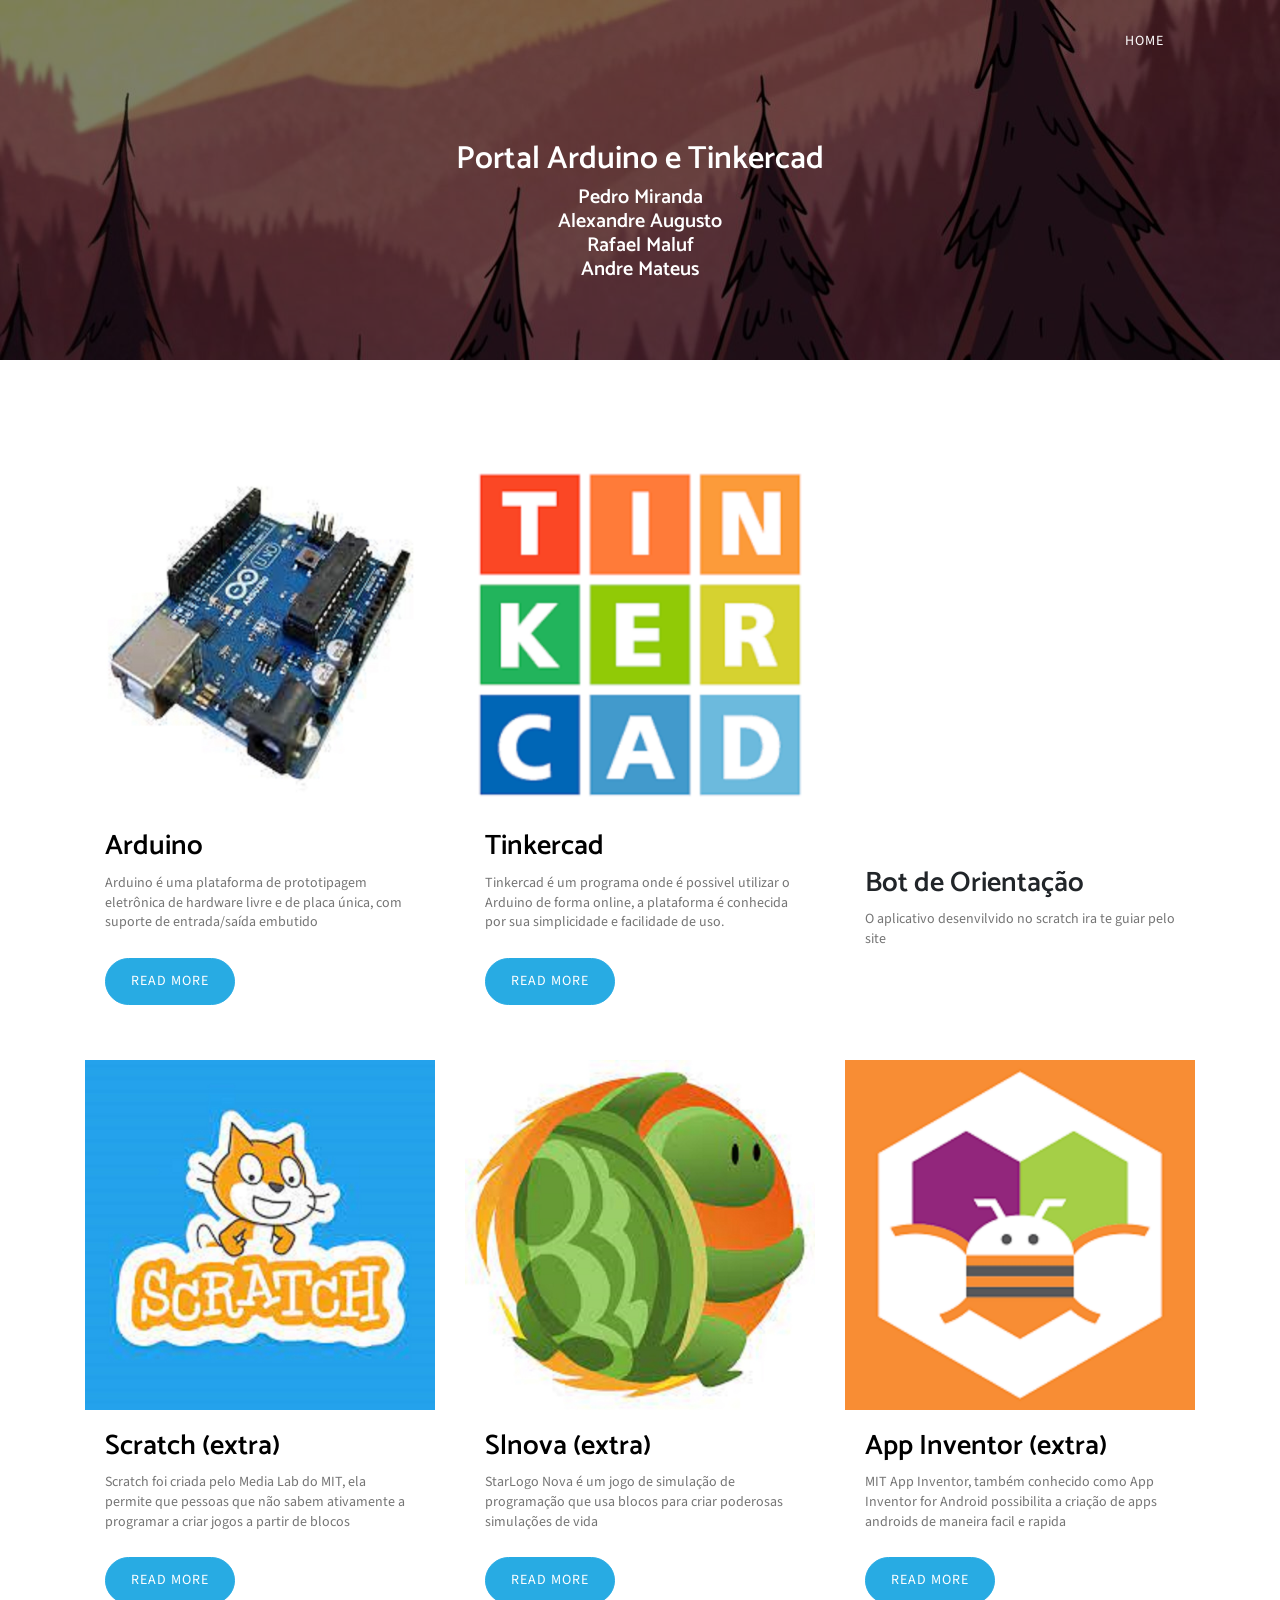
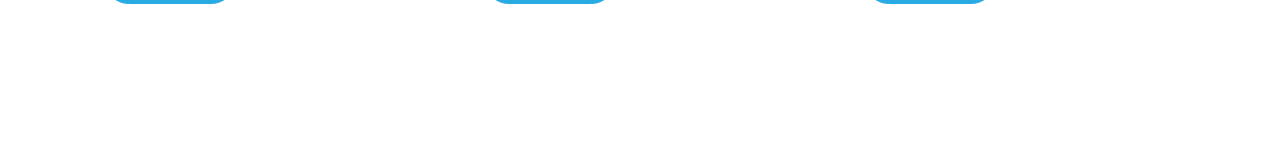
==== commit 24ca6f1c: "Add files via upload" ====
--- a/index.html
+++ b/index.html
@@ -6,8 +6,6 @@
 
 	<title>Projeto LIP</title>
 	<meta name="viewport" content="width=device-width, initial-scale=1">
-	<link rel="shortcut icon" type="image/x-icon" href="images/logo_pequena.png" />
-	<link rel="stylesheet" href="plugins/themefisher-font/style.css">
 	<link rel="stylesheet" href="plugins/bootstrap/css/bootstrap.min.css">
 	<link rel="stylesheet" href="plugins/lightbox2/dist/css/lightbox.min.css">
 	<link rel="stylesheet" href="plugins/animate/animate.css">
@@ -47,7 +45,7 @@
 			<div class="row">
 				<div class="col-md-12">
 					<h2>Portal Arduino e Tinkercad</h2>
-					<h5>Pedro Miranda<br>Alexandre Augusto<br>Rafael Maluf</h5>
+					<h5>Pedro Miranda<br>Alexandre Augusto<br>Rafael Maluf<br>Andre Mateus</h5>
 				</div>
 			</div>
 		</div>
@@ -88,13 +86,12 @@
 				<article class="col-md-4 col-sm-6 col-xs-12 ">
 					<div class="post-item">
 						<div class="media-wrapper">
-							<img src="images/blog/AutoAvaliacoa.png" class="img-fluid">
+							<iframe src="https://scratch.mit.edu/projects/710653134/embed" allowtransparency="true" width="380" height="380" frameborder="0" scrolling="no" allowfullscreen></iframe>
 						</div>
 
 						<div class="content">
-							<h3><a href="autoAvaliacao.html">Auto Avaliação</a></h3>
-							<p>Auto avalição para auxiliar na Avaliação e na distribuição de pontos por parte do professor nesse trabalho</p>
-							<a class="btn btn-main" href="autoAvaliacao.html">Read more</a>
+							<h3>Bot de Orientação</h3>
+							<p>O aplicativo desenvilvido no scratch ira te guiar pelo site</p>
 						</div>
 					</div>
 				</article>
@@ -106,7 +103,7 @@
  						</div>
 
 						<div class="content">
-							<h3><a href="scrath.html">Scratch</a></h3>
+							<h3><a href="scrath.html">Scratch (extra)</a></h3>
 							<p>Scratch foi criada pelo Media Lab do MIT, ela permite que pessoas que não sabem ativamente a programar a criar jogos a partir de blocos 
 							</p>
 							<a class="btn btn-main" href="scrath.html">Read more</a>
@@ -121,7 +118,7 @@
  						</div>
 
 						<div class="content">
-							<h3><a href="slNova.html">Slnova</a></h3>
+							<h3><a href="slNova.html">Slnova (extra)</a></h3>
 							<p>StarLogo Nova é um jogo de simulação de programação que usa blocos para criar poderosas simulações de vida
 							</p>
 							<a class="btn btn-main" href="slNova.html">Read more</a>
@@ -136,7 +133,7 @@
  						</div>
 
 						<div class="content">
-							<h3><a href="appInventor.html">App Inventor</a></h3>
+							<h3><a href="appInventor.html">App Inventor (extra)</a></h3>
 							<p>MIT App Inventor, também conhecido como App Inventor for Android possibilita a criação de apps androids de maneira facil e rapida
 							</p>
 							<a class="btn btn-main" href="appInventor.html">Read more</a>
@@ -153,7 +150,7 @@
 	<script src="plugins/lightbox2/dist/js/lightbox.min.js"></script>
 	<script src="plugins/slick/slick.min.js"></script>
 	<script src="plugins/filterizr/jquery.filterizr.min.js"></script>
-	<script src="plugins/smooth-scroll/smooth-scroll.min.js"></script>>
+	<script src="plugins/smooth-scroll/smooth-scroll.min.js"></script>
 	<script src="js/script.js"></script>
 
 </body>
